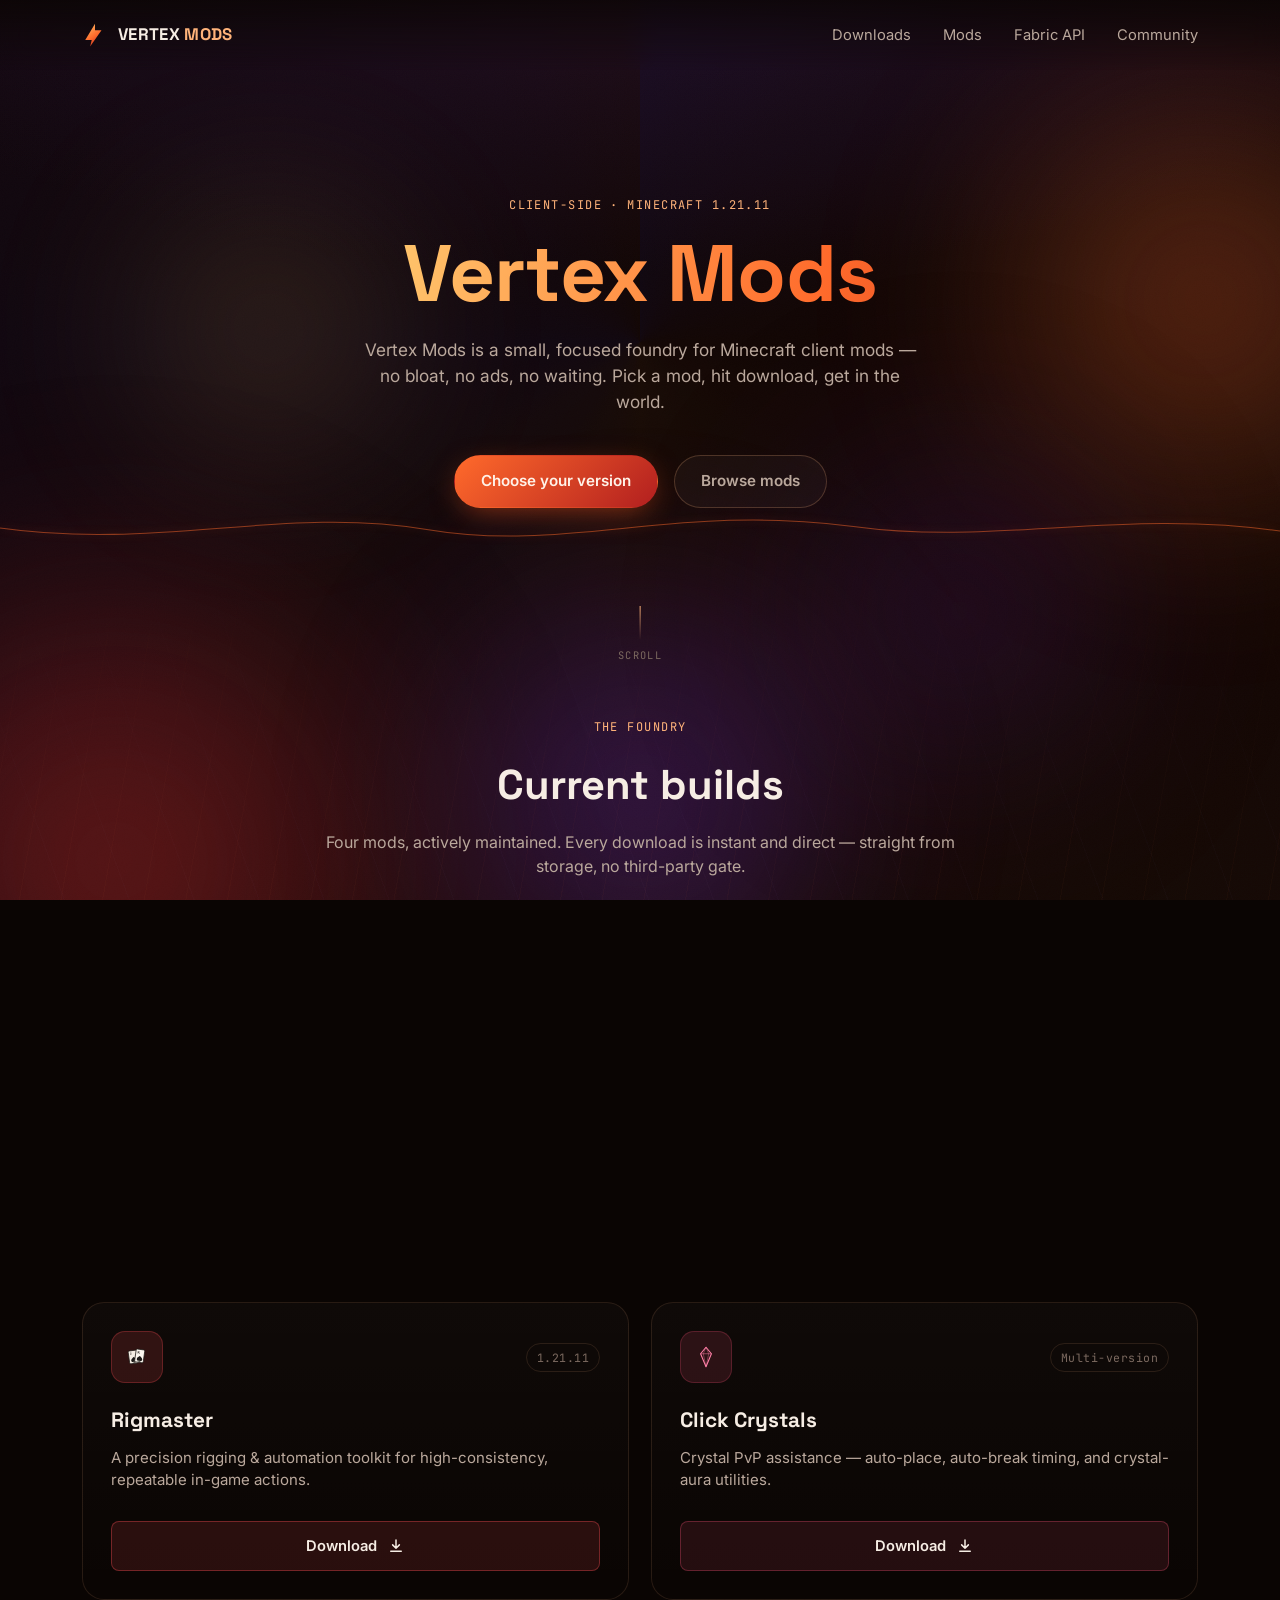
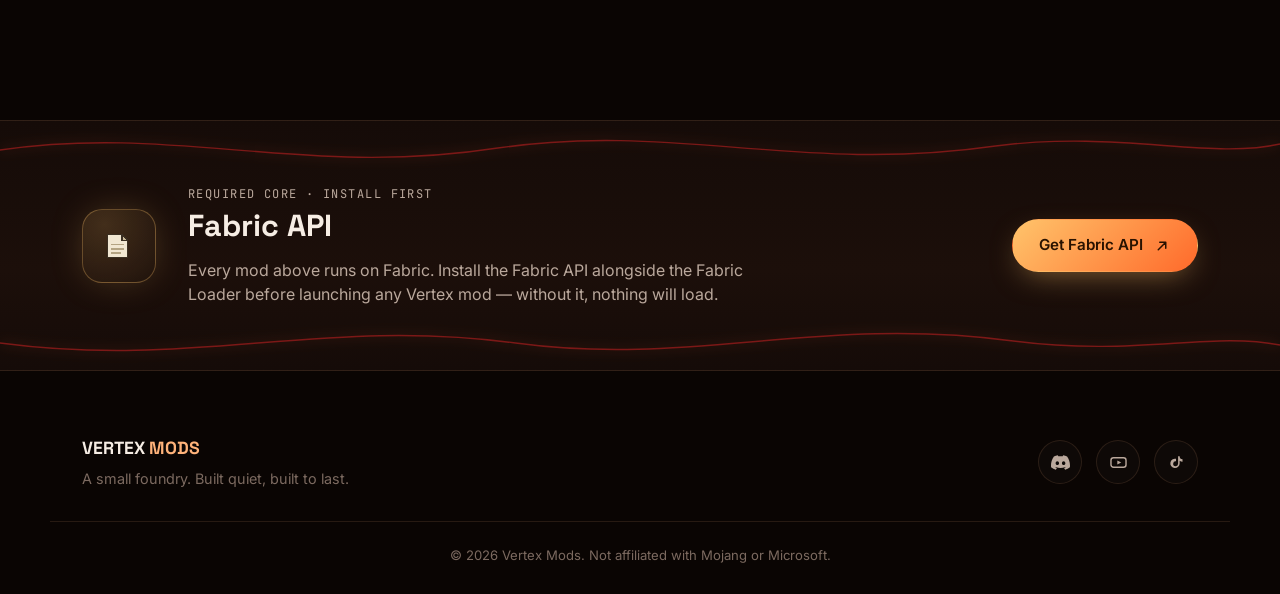
==== index.html @ 4bcd55e2 "Add files via upload" ====
<!DOCTYPE html>
<html lang="en">
<head>
<meta charset="UTF-8">
<meta name="viewport" content="width=device-width, initial-scale=1.0">
<title>Vertex Mods — Minecraft Client Mods</title>
<meta name="description" content="Vertex Mods — premium Minecraft mod downloads. Meteor Client, Glazed Spoofer, Rigmaster, Click Crystals.">

<link rel="preconnect" href="https://fonts.googleapis.com">
<link rel="preconnect" href="https://fonts.gstatic.com" crossorigin>
<link href="https://fonts.googleapis.com/css2?family=Space+Grotesk:wght@400;500;600;700&family=Inter:wght@400;500;600;700&family=JetBrains+Mono:wght@500&display=swap" rel="stylesheet">

<link rel="stylesheet" href="styles.css">

<!-- Critical loading-screen CSS, inlined so it renders correctly the instant the page paints,
     even before styles.css has finished loading (this element is meant to disappear
     as everything else finishes, so it can't depend on the rest of the CSS arriving first). -->
<style>
  .load-screen{position:fixed;inset:0;z-index:999;display:flex;align-items:center;justify-content:center;background:radial-gradient(ellipse 120% 80% at 50% 40%,#1a0d1f 0%,#0a0503 60%);animation:load-screen-out 1.1s cubic-bezier(.22,.61,.36,1) forwards;}
  @keyframes load-screen-out{0%,55%{opacity:1;visibility:visible;}100%{opacity:0;visibility:hidden;pointer-events:none;}}
  .load-inner{display:flex;flex-direction:column;align-items:center;gap:20px;}
  .load-mark{width:44px;height:44px;display:block;animation:load-pulse .9s ease-in-out infinite;filter:drop-shadow(0 0 18px rgba(255,140,70,.55));}
  @keyframes load-pulse{0%,100%{transform:scale(1);opacity:.82;}50%{transform:scale(1.14);opacity:1;}}
  .load-text{margin:0;font-family:'Space Grotesk',system-ui,sans-serif;font-weight:700;font-size:.95rem;letter-spacing:.04em;color:#f6ede4;}
  .load-text em{font-style:normal;color:#ffb37a;}
  .load-bar{width:120px;height:4px;border-radius:999px;background:rgba(255,180,130,.14);overflow:hidden;}
  .load-bar span{display:block;height:100%;width:36%;border-radius:999px;background:linear-gradient(90deg,#ffc46b,#ff6a2b);animation:load-sweep .7s ease-in-out infinite;}
  @keyframes load-sweep{0%{transform:translateX(-120%);}100%{transform:translateX(300%);}}
  @media (prefers-reduced-motion: reduce){
    .load-screen{animation-duration:.01ms;animation-delay:0s;}
    .load-mark,.load-bar span{animation:none;}
  }
</style>
</head>
<body>

<!-- Loading screen -->
<div id="loadScreen" class="load-screen" aria-hidden="true">
  <div class="load-inner">
    <svg class="load-mark" width="44" height="44" viewBox="0 0 32 32" fill="none" xmlns="http://www.w3.org/2000/svg">
      <path d="M16 2L4 22h8l-2 8 14-20h-8l0-8z" fill="url(#loadGrad)"/>
      <defs>
        <linearGradient id="loadGrad" x1="4" y1="2" x2="24" y2="30" gradientUnits="userSpaceOnUse">
          <stop stop-color="#FFC46B"/>
          <stop offset="0.55" stop-color="#FF6A2B"/>
          <stop offset="1" stop-color="#B21F1F"/>
        </linearGradient>
      </defs>
    </svg>
    <p class="load-text">VERTEX <em>MODS</em></p>
    <div class="load-bar"><span></span></div>
  </div>
</div>

<!-- Ambient background -->
<div class="lava-bg" aria-hidden="true">
  <canvas id="emberCanvas"></canvas>
  <div class="glow glow-a" data-depth="0.02"></div>
  <div class="glow glow-b" data-depth="0.035"></div>
  <div class="glow glow-c" data-depth="0.015"></div>
  <div class="glow glow-d" data-depth="0.03"></div>
  <div class="glow glow-e" data-depth="0.045"></div>
  <div class="floor-cracks"></div>
  <div class="grain"></div>
</div>
<canvas id="sparkCanvas" aria-hidden="true"></canvas>

<!-- Nav -->
<header class="site-header">
  <div class="wrap header-inner">
    <a href="#top" class="brand">
      <svg class="brand-mark" viewBox="0 0 32 32" fill="none" xmlns="http://www.w3.org/2000/svg">
        <path d="M16 2L4 22h8l-2 8 14-20h-8l0-8z" fill="url(#brandGrad)"/>
        <defs>
          <linearGradient id="brandGrad" x1="4" y1="2" x2="24" y2="30" gradientUnits="userSpaceOnUse">
            <stop stop-color="#FFC46B"/>
            <stop offset="0.55" stop-color="#FF6A2B"/>
            <stop offset="1" stop-color="#B21F1F"/>
          </linearGradient>
        </defs>
      </svg>
      <span>VERTEX <em>MODS</em></span>
    </a>
    <nav class="main-nav">
      <a href="downloads.html">Downloads</a>
      <a href="#mods">Mods</a>
      <a href="#fabric">Fabric API</a>
      <a href="#community">Community</a>
    </nav>
  </div>
</header>

<main id="top">

  <!-- HERO -->
  <section class="hero">
    <div class="wrap hero-inner">
      <p class="eyebrow">Client-side · Minecraft 1.21.11</p>
      <h1 class="hero-title">
        <span class="molten-text">Vertex Mods</span>
      </h1>
      <p class="hero-sub">Vertex Mods is a small, focused foundry for Minecraft client mods —
        no bloat, no ads, no waiting. Pick a mod, hit download, get in the world.</p>
      <div class="hero-actions">
        <a href="downloads.html" class="btn btn-primary">
          <span>Choose your version</span>
        </a>
        <a href="#mods" class="btn btn-ghost">Browse mods</a>
      </div>
    </div>
    <div class="scroll-cue" aria-hidden="true">
      <span></span>
      <p>scroll</p>
    </div>
    <svg class="seam seam-hero" viewBox="0 0 1440 80" preserveAspectRatio="none" aria-hidden="true">
      <path class="seam-path" d="M0,40 C 180,70 320,10 480,42 C 640,74 760,6 960,38 C 1120,64 1260,14 1440,44" />
    </svg>
  </section>

  <!-- MODS -->
  <section id="mods" class="mods-section">
    <div class="wrap">
      <div class="section-head">
        <p class="eyebrow">The foundry</p>
        <h2>Current builds</h2>
        <p class="section-sub">Four mods, actively maintained. Every download is instant and direct — straight from storage, no third-party gate.</p>
      </div>

      <div class="mod-grid">

        <!-- Meteor Client -->
        <article class="mod-card" style="--accent:#8B5CF6; --accent-soft:#C4B5FD;">
          <div class="mod-card-top">
            <div class="mod-icon">
              <svg viewBox="0 0 48 48" fill="none" xmlns="http://www.w3.org/2000/svg">
                <polygon points="4,4 18.98,30.3 30.3,18.98" fill="#A78BFA" opacity="0.22"/>
                <polygon points="9,9 20.4,28.88 28.88,20.4" fill="url(#meteorTail)"/>
                <circle cx="31" cy="31" r="9" fill="url(#meteorHead)"/>
                <circle cx="28" cy="28" r="1.6" fill="#3B1264" opacity="0.55"/>
                <circle cx="34" cy="33" r="1.3" fill="#3B1264" opacity="0.5"/>
                <circle cx="33" cy="27" r="1" fill="#3B1264" opacity="0.4"/>
                <circle cx="29" cy="34" r="1" fill="#3B1264" opacity="0.4"/>
                <defs>
                  <linearGradient id="meteorTail" x1="9" y1="9" x2="28.88" y2="20.4" gradientUnits="userSpaceOnUse">
                    <stop stop-color="#DDD6FE"/>
                    <stop offset="1" stop-color="#7C3AED"/>
                  </linearGradient>
                  <linearGradient id="meteorHead" x1="24" y1="22" x2="38" y2="40" gradientUnits="userSpaceOnUse">
                    <stop stop-color="#DDD6FE"/>
                    <stop offset="0.5" stop-color="#A78BFA"/>
                    <stop offset="1" stop-color="#7C3AED"/>
                  </linearGradient>
                </defs>
              </svg>
            </div>
            <span class="mod-tag">1.21.11</span>
          </div>
          <h3>Meteor Client</h3>
          <p>A fast, extensible utility client — modules, HUD, and combat tools built for smooth, reliable performance.</p>
          <p class="mod-warning"><span class="warn-icon" aria-hidden="true">⚠</span> Glazed Spoofer Required</p>
          <a class="download-btn"
             href="https://drive.google.com/uc?export=download&id=1RMzQUQhiDYRKS0xuBY42j_QFdehZg5KE"
             data-mod="Meteor Client">
            <span class="dl-label">Download</span>
            <span class="dl-icon">
              <svg viewBox="0 0 24 24" fill="none"><path d="M12 4v11m0 0l-4.5-4.5M12 15l4.5-4.5M5 19h14" stroke="currentColor" stroke-width="2" stroke-linecap="round" stroke-linejoin="round"/></svg>
            </span>
            <span class="dl-check">
              <svg viewBox="0 0 24 24" fill="none"><path d="M4 12.5l5 5L20 6" stroke="currentColor" stroke-width="2.4" stroke-linecap="round" stroke-linejoin="round"/></svg>
            </span>
          </a>
        </article>

        <!-- Glazed Spoofer -->
        <article class="mod-card" style="--accent:#3B82F6; --accent-soft:#93C5FD;">
          <div class="mod-card-top">
            <div class="mod-icon">
              <svg viewBox="0 0 48 48" fill="none" xmlns="http://www.w3.org/2000/svg">
                <path fill-rule="evenodd" clip-rule="evenodd"
                  d="M24 8a16 16 0 1 1 0 32 16 16 0 0 1 0-32zm0 9.5a6.5 6.5 0 1 0 0 13 6.5 6.5 0 0 0 0-13z"
                  fill="url(#donutGlazeFull)"/>
                <path d="M11 17c2-6 7-9.6 12-9.6" stroke="#BFE0FF" stroke-width="2.4" stroke-linecap="round" opacity="0.5" fill="none"/>
                <circle cx="17" cy="15.5" r="1.1" fill="#fff" opacity="0.9"/>
                <circle cx="22" cy="12.6" r="1.1" fill="#fff" opacity="0.9"/>
                <circle cx="28" cy="12.2" r="1.1" fill="#fff" opacity="0.9"/>
                <circle cx="32.5" cy="15" r="1.1" fill="#fff" opacity="0.9"/>
                <circle cx="35.5" cy="20" r="1.1" fill="#fff" opacity="0.85"/>
                <circle cx="13.5" cy="21" r="1.1" fill="#fff" opacity="0.85"/>
                <circle cx="34" cy="30" r="1.1" fill="#fff" opacity="0.8"/>
                <circle cx="14" cy="30" r="1.1" fill="#fff" opacity="0.8"/>
                <circle cx="24" cy="35" r="1.1" fill="#fff" opacity="0.8"/>
                <defs>
                  <linearGradient id="donutGlazeFull" x1="8" y1="8" x2="40" y2="40" gradientUnits="userSpaceOnUse">
                    <stop stop-color="#7DD3FC"/>
                    <stop offset="0.5" stop-color="#3B82F6"/>
                    <stop offset="1" stop-color="#1D4ED8"/>
                  </linearGradient>
                </defs>
              </svg>
            </div>
            <span class="mod-tag">1.21.11</span>
          </div>
          <h3>Glazed Spoofer</h3>
          <p>Identity &amp; account spoofing utilities, sweetened with a clean interface. Quietly effective.</p>
          <p class="mod-warning"><span class="warn-icon" aria-hidden="true">⚠</span> Meteor Client Required</p>
          <a class="download-btn"
             href="https://drive.google.com/uc?export=download&id=1bz_4yasl8psfVGVjFgmHKtCRx3Q2ekTz"
             data-mod="Glazed Spoofer">
            <span class="dl-label">Download</span>
            <span class="dl-icon">
              <svg viewBox="0 0 24 24" fill="none"><path d="M12 4v11m0 0l-4.5-4.5M12 15l4.5-4.5M5 19h14" stroke="currentColor" stroke-width="2" stroke-linecap="round" stroke-linejoin="round"/></svg>
            </span>
            <span class="dl-check">
              <svg viewBox="0 0 24 24" fill="none"><path d="M4 12.5l5 5L20 6" stroke="currentColor" stroke-width="2.4" stroke-linecap="round" stroke-linejoin="round"/></svg>
            </span>
          </a>
        </article>

        <!-- Rigmaster -->
        <article class="mod-card" style="--accent:#E5484D; --accent-soft:#FF9B9E;">
          <div class="mod-card-top">
            <div class="mod-icon">
              <svg viewBox="0 0 48 48" fill="none" xmlns="http://www.w3.org/2000/svg">
                <g transform="rotate(-8 17 24)">
                  <rect x="9" y="12" width="16" height="24" rx="2.2" fill="#F4EEE4" stroke="#211d19" stroke-width="1.4"/>
                  <text x="11.6" y="19.6" font-family="Georgia, 'Times New Roman', serif" font-size="6.6" font-weight="700" fill="#1c1a18">J</text>
                  <path d="M17 24.3c-2.5 2.1-4.6 3.7-4.6 6a2.8 2.8 0 0 0 4.6 2.2v1.7h-2.1v.9h5.2v-.9h-2.1v-1.7a2.8 2.8 0 0 0 4.6-2.2c0-2.3-2.1-3.9-4.6-6z" fill="#1c1a18"/>
                </g>
                <g transform="rotate(8 29 22)">
                  <rect x="21" y="10" width="16" height="24" rx="2.2" fill="#FBF7EF" stroke="#211d19" stroke-width="1.4"/>
                  <text x="23.6" y="17.6" font-family="Georgia, 'Times New Roman', serif" font-size="6.6" font-weight="700" fill="#1c1a18">K</text>
                  <path d="M29 22.3c-2.5 2.1-4.6 3.7-4.6 6a2.8 2.8 0 0 0 4.6 2.2v1.7h-2.1v.9h5.2v-.9h-2.1v-1.7a2.8 2.8 0 0 0 4.6-2.2c0-2.3-2.1-3.9-4.6-6z" fill="#1c1a18"/>
                </g>
              </svg>
            </div>
            <span class="mod-tag">1.21.11</span>
          </div>
          <h3>Rigmaster</h3>
          <p>A precision rigging &amp; automation toolkit for high-consistency, repeatable in-game actions.</p>
          <a class="download-btn"
             href="https://drive.google.com/uc?export=download&id=1aXXJTbc_eR4K4F94ENiA501p1JN37n2L"
             data-mod="Rigmaster">
            <span class="dl-label">Download</span>
            <span class="dl-icon">
              <svg viewBox="0 0 24 24" fill="none"><path d="M12 4v11m0 0l-4.5-4.5M12 15l4.5-4.5M5 19h14" stroke="currentColor" stroke-width="2" stroke-linecap="round" stroke-linejoin="round"/></svg>
            </span>
            <span class="dl-check">
              <svg viewBox="0 0 24 24" fill="none"><path d="M4 12.5l5 5L20 6" stroke="currentColor" stroke-width="2.4" stroke-linecap="round" stroke-linejoin="round"/></svg>
            </span>
          </a>
        </article>

        <!-- Click Crystals -->
        <article class="mod-card" style="--accent:#C4415C; --accent-soft:#FF7FA6;">
          <div class="mod-card-top">
            <div class="mod-icon">
              <svg viewBox="0 0 48 48" fill="none" xmlns="http://www.w3.org/2000/svg">
                <path d="M24 6 L34 18 L24 42 L14 18 Z" stroke="currentColor" stroke-width="2" stroke-linejoin="round"/>
                <path d="M14 18 L34 18" stroke="currentColor" stroke-width="1.6" opacity="0.6"/>
                <path d="M24 6 L19 18 L24 42" stroke="currentColor" stroke-width="1.4" opacity="0.5"/>
                <path d="M24 6 L29 18 L24 42" stroke="currentColor" stroke-width="1.4" opacity="0.5"/>
              </svg>
            </div>
            <span class="mod-tag">Multi-version</span>
          </div>
          <h3>Click Crystals</h3>
          <p>Crystal PvP assistance — auto-place, auto-break timing, and crystal-aura utilities.</p>
          <a class="download-btn"
             href="https://drive.google.com/uc?export=download&id=11zYAjfl8hOhkn_fDtG-35Zm0q1Gp3rp0"
             data-mod="Click Crystals">
            <span class="dl-label">Download</span>
            <span class="dl-icon">
              <svg viewBox="0 0 24 24" fill="none"><path d="M12 4v11m0 0l-4.5-4.5M12 15l4.5-4.5M5 19h14" stroke="currentColor" stroke-width="2" stroke-linecap="round" stroke-linejoin="round"/></svg>
            </span>
            <span class="dl-check">
              <svg viewBox="0 0 24 24" fill="none"><path d="M4 12.5l5 5L20 6" stroke="currentColor" stroke-width="2.4" stroke-linecap="round" stroke-linejoin="round"/></svg>
            </span>
          </a>
        </article>

      </div>
    </div>
  </section>

  <!-- FABRIC API — required core, visually separated -->
  <section id="fabric" class="fabric-section">
    <svg class="seam seam-top" viewBox="0 0 1440 60" preserveAspectRatio="none" aria-hidden="true">
      <path class="seam-path seam-path-alt" d="M0,30 C 200,4 340,58 560,28 C 760,2 900,54 1120,26 C 1260,10 1360,40 1440,24" />
    </svg>
    <div class="wrap fabric-inner">
      <div class="fabric-icon">
        <svg viewBox="0 0 48 48" fill="none" xmlns="http://www.w3.org/2000/svg" shape-rendering="crispEdges">
          <path d="M8 8h20v8h8v24H8V8z" fill="#F1E7D2"/>
          <path d="M8 8h20v8h8v24H8V8z" stroke="#3A2F22" stroke-width="2" stroke-linejoin="round"/>
          <path d="M28 8l8 8h-8V8z" fill="#C9B896" stroke="#3A2F22" stroke-width="2" stroke-linejoin="round"/>
          <path d="M14 22h16M14 28h16M14 34h11" stroke="#B4A483" stroke-width="2.4" stroke-linecap="square"/>
        </svg>
      </div>
      <div class="fabric-copy">
        <p class="eyebrow eyebrow-alt">Required core · install first</p>
        <h2>Fabric API</h2>
        <p>Every mod above runs on Fabric. Install the Fabric API alongside the Fabric Loader before launching
          any Vertex mod — without it, nothing will load.</p>
      </div>
      <a class="btn btn-fabric" href="https://modrinth.com/mod/fabric-api" target="_blank" rel="noopener">
        <span>Get Fabric API</span>
        <svg viewBox="0 0 24 24" fill="none"><path d="M7 17L17 7M17 7H9M17 7v8" stroke="currentColor" stroke-width="2" stroke-linecap="round" stroke-linejoin="round"/></svg>
      </a>
    </div>
    <svg class="seam seam-bottom" viewBox="0 0 1440 60" preserveAspectRatio="none" aria-hidden="true">
      <path class="seam-path seam-path-alt" d="M0,32 C 220,58 360,6 580,32 C 780,56 920,4 1140,30 C 1280,46 1360,20 1440,34" />
    </svg>
  </section>

</main>

<!-- FOOTER -->
<footer id="community" class="site-footer">
  <div class="wrap footer-inner">
    <div class="footer-brand">
      <span class="brand-text">VERTEX <em>MODS</em></span>
      <p>A small foundry. Built quiet, built to last.</p>
    </div>

    <div class="footer-links">
      <a href="https://discord.gg/5D3f3wBtBu" target="_blank" rel="noopener" aria-label="Discord" class="social-link">
        <svg viewBox="0 0 127.14 96.36" fill="none" xmlns="http://www.w3.org/2000/svg">
          <path d="M107.7,8.07A105.15,105.15,0,0,0,81.47,0a72.06,72.06,0,0,0-3.36,6.83A97.68,97.68,0,0,0,49,6.83,72.37,72.37,0,0,0,45.64,0,105.89,105.89,0,0,0,19.39,8.09C2.79,32.65-1.71,56.6.54,80.21h0A105.73,105.73,0,0,0,32.71,96.36,77.7,77.7,0,0,0,39.6,85.25a68.42,68.42,0,0,1-10.85-5.18c.91-.66,1.8-1.34,2.66-2a75.57,75.57,0,0,0,64.32,0c.87.71,1.76,1.39,2.66,2a68.68,68.68,0,0,1-10.87,5.19,77,77,0,0,0,6.89,11.1A105.25,105.25,0,0,0,126.6,80.22h0C129.24,52.84,122.09,29.11,107.7,8.07ZM42.45,65.69C36.18,65.69,31,60,31,53s5-12.74,11.43-12.74S54,46,53.89,53,48.84,65.69,42.45,65.69Zm42.24,0C78.41,65.69,73.25,60,73.25,53s5-12.74,11.44-12.74S96.23,46,96.12,53,91.08,65.69,84.69,65.69Z" fill="currentColor"/>
        </svg>
      </a>
      <a href="https://www.youtube.com/@vertexmodsofficial" target="_blank" rel="noopener" aria-label="YouTube" class="social-link">
        <svg viewBox="0 0 24 24" fill="none"><rect x="2.5" y="6" width="19" height="12" rx="3.2" stroke="currentColor" stroke-width="1.8"/><path d="M10.5 9.5l5 2.5-5 2.5z" fill="currentColor"/></svg>
      </a>
      <a href="https://www.tiktok.com/@vertexmodsoffical" target="_blank" rel="noopener" aria-label="TikTok" class="social-link">
        <svg viewBox="0 0 24 24" fill="none"><path d="M14 4v9.6a3.1 3.1 0 1 1-2.6-3.06V7.4A5.9 5.9 0 1 0 16 13.2V9.9a6.4 6.4 0 0 0 3.6 1.1V7.9A3.9 3.9 0 0 1 16 4h-2z" fill="currentColor"/></svg>
      </a>
    </div>
  </div>
  <div class="wrap footer-bottom">
    <p>© <span id="year"></span> Vertex Mods. Not affiliated with Mojang or Microsoft.</p>
  </div>
</footer>

<div class="toast" id="toast" role="status" aria-live="polite"></div>

<script src="script.js"></script>
</body>
</html>
---- styles.css ----
/* ============================================================
   VERTEX MODS — design tokens
   ============================================================ */
:root{
  --bg:            #0a0503;
  --bg-elev:       #150b08;
  --bg-elev-2:     #1c0f0a;
  --ink:           #f6ede4;
  --ink-dim:       #baa89c;
  --ink-faint:     #7c6a60;

  --ember:         #ff6a2b;
  --ember-soft:    #ffb37a;
  --crimson:       #b21f1f;
  --crimson-deep:  #6e1414;
  --gold:          #ffc46b;
  --violet:        #6d28d9;
  --violet-soft:   #a78bfa;
  --violet-deep:   #3b1264;

  --line:          rgba(255,180,130,0.12);
  --line-strong:   rgba(255,180,130,0.22);

  --radius-l:      22px;
  --radius-m:      14px;
  --radius-s:      8px;

  --ease:          cubic-bezier(.22,.61,.36,1);

  --font-display:  'Space Grotesk', system-ui, sans-serif;
  --font-body:     'Inter', system-ui, sans-serif;
  --font-mono:     'JetBrains Mono', monospace;
}

*,*::before,*::after{ box-sizing:border-box; }
html{ scroll-behavior:smooth; }
body{
  margin:0;
  background:var(--bg);
  color:var(--ink);
  font-family:var(--font-body);
  line-height:1.5;
  -webkit-font-smoothing:antialiased;
  overflow-x:hidden;
}
img,svg{ display:block; max-width:100%; }
a{ color:inherit; text-decoration:none; }
.wrap{
  max-width:1180px;
  margin:0 auto;
  padding:0 32px;
}
::selection{ background:var(--ember); color:#1a0a04; }

:focus-visible{
  outline:2px solid var(--ember-soft);
  outline-offset:3px;
  border-radius:4px;
}

@media (prefers-reduced-motion: reduce){
  *,*::before,*::after{
    animation-duration:0.01ms !important;
    animation-iteration-count:1 !important;
    transition-duration:0.01ms !important;
    scroll-behavior:auto !important;
  }
}

/* ============================================================
   Loading screen
   ============================================================ */
.load-screen{
  position:fixed; inset:0; z-index:999;
  display:flex; align-items:center; justify-content:center;
  background:
    radial-gradient(ellipse 120% 80% at 50% 40%, #1a0d1f 0%, var(--bg) 60%);
  animation:load-screen-out 1.1s var(--ease) forwards;
}
@keyframes load-screen-out{
  0%,55%{ opacity:1; visibility:visible; }
  100%{ opacity:0; visibility:hidden; pointer-events:none; }
}
.load-inner{
  display:flex; flex-direction:column; align-items:center; gap:20px;
}
.load-mark{
  width:44px; height:44px;
  animation:load-pulse 0.9s ease-in-out infinite;
  filter:drop-shadow(0 0 18px rgba(255,140,70,0.55));
}
@keyframes load-pulse{
  0%,100%{ transform:scale(1); opacity:0.82; }
  50%{ transform:scale(1.14); opacity:1; }
}
.load-text{
  margin:0;
  font-family:var(--font-display);
  font-weight:700;
  font-size:0.95rem;
  letter-spacing:0.04em;
  color:var(--ink);
}
.load-text em{ font-style:normal; color:var(--ember-soft); }
.load-bar{
  width:120px; height:4px;
  border-radius:999px;
  background:rgba(255,180,130,0.14);
  overflow:hidden;
}
.load-bar span{
  display:block; height:100%; width:36%;
  border-radius:999px;
  background:linear-gradient(90deg, var(--gold), var(--ember));
  animation:load-sweep 0.7s ease-in-out infinite;
}
@keyframes load-sweep{
  0%{ transform:translateX(-120%); }
  100%{ transform:translateX(300%); }
}
@media (prefers-reduced-motion: reduce){
  .load-screen{ animation-duration:.01ms; animation-delay:0s; }
  .load-mark, .load-bar span{ animation:none; }
}

/* ============================================================
   Ambient lava background
   ============================================================ */
.lava-bg{
  position:fixed;
  inset:0;
  z-index:-1;
  overflow:hidden;
  background:
    radial-gradient(ellipse 130% 70% at 50% -6%, #1a0d1f 0%, var(--bg) 52%);
}
/* slow hue/brightness breathing across the whole scene */
.lava-bg::after{
  content:'';
  position:absolute; inset:-10%;
  background:conic-gradient(from 0deg at 50% 40%,
    rgba(109,40,217,0.10),
    rgba(178,31,31,0.08) 25%,
    rgba(255,106,43,0.10) 50%,
    rgba(109,40,217,0.10) 75%,
    rgba(178,31,31,0.08) 100%);
  animation:atmosphere-spin 90s linear infinite;
  mix-blend-mode:screen;
  opacity:0.6;
}
@keyframes atmosphere-spin{
  0%{ transform:rotate(0deg); }
  100%{ transform:rotate(360deg); }
}

#emberCanvas{
  position:absolute; inset:0;
  width:100%; height:100%;
  opacity:0.6;
  mix-blend-mode:screen;
}

#sparkCanvas{
  position:fixed; inset:0;
  width:100%; height:100%;
  z-index:40;
  pointer-events:none;
  mix-blend-mode:screen;
}

.glow{
  position:absolute;
  border-radius:50%;
  filter:blur(90px);
  opacity:0.55;
  will-change:transform;
}
.glow-a{
  width:58vw; height:58vw;
  left:-20vw; bottom:-26vw;
  background:radial-gradient(circle, var(--crimson) 0%, transparent 70%);
  animation:drift-a 24s ease-in-out infinite;
}
.glow-b{
  width:44vw; height:44vw;
  right:-16vw; top:2vh;
  background:radial-gradient(circle, var(--ember) 0%, transparent 70%);
  opacity:0.38;
  animation:drift-b 28s ease-in-out infinite;
}
.glow-c{
  width:40vw; height:40vw;
  left:30vw; bottom:-12vw;
  background:radial-gradient(circle, var(--violet) 0%, transparent 72%);
  opacity:0.4;
  animation:drift-c 32s ease-in-out infinite;
}
.glow-d{
  width:34vw; height:34vw;
  right:8vw; bottom:8vh;
  background:radial-gradient(circle, var(--violet-deep) 0%, transparent 74%);
  opacity:0.42;
  animation:drift-d 36s ease-in-out infinite;
}
.glow-e{
  width:26vw; height:26vw;
  left:8vw; top:18vh;
  background:radial-gradient(circle, var(--gold) 0%, transparent 75%);
  opacity:0.22;
  animation:drift-e 20s ease-in-out infinite;
}
@keyframes drift-a{
  0%,100%{ transform:translate(0,0) scale(1); }
  50%{ transform:translate(5vw,-4vw) scale(1.1); }
}
@keyframes drift-b{
  0%,100%{ transform:translate(0,0) scale(1); }
  50%{ transform:translate(-4vw,5vw) scale(1.06); }
}
@keyframes drift-c{
  0%,100%{ transform:translate(0,0) scale(1); }
  50%{ transform:translate(3vw,4vw) rotate(8deg) scale(0.94); }
}
@keyframes drift-d{
  0%,100%{ transform:translate(0,0) scale(1); }
  50%{ transform:translate(-3vw,-4vw) rotate(-6deg) scale(1.08); }
}
@keyframes drift-e{
  0%,100%{ transform:translate(0,0) scale(1); opacity:0.16; }
  50%{ transform:translate(2vw,3vw) scale(1.2); opacity:0.28; }
}

.floor-cracks{
  position:absolute;
  inset:auto 0 0 0;
  height:40vh;
  opacity:0.55;
  background:
    repeating-linear-gradient(100deg, transparent 0 40px, rgba(255,120,60,0.05) 40px 41px),
    repeating-linear-gradient(70deg, transparent 0 60px, rgba(167,139,250,0.04) 60px 61px);
  mask-image:linear-gradient(to top, black, transparent);
  animation:cracks-breathe 10s ease-in-out infinite;
}
@keyframes cracks-breathe{
  0%,100%{ opacity:0.45; }
  50%{ opacity:0.65; }
}
.grain{
  position:absolute; inset:0;
  background-image:url("data:image/svg+xml,%3Csvg xmlns='http://www.w3.org/2000/svg' width='120' height='120'%3E%3Cfilter id='n'%3E%3CfeTurbulence type='fractalNoise' baseFrequency='0.9' numOctaves='2' stitchTiles='stitch'/%3E%3C/filter%3E%3Crect width='100%25' height='100%25' filter='url(%23n)' opacity='0.05'/%3E%3C/svg%3E");
  opacity:0.35;
  pointer-events:none;
}

/* ============================================================
   Header
   ============================================================ */
.site-header{
  position:sticky; top:0; z-index:50;
  backdrop-filter:blur(14px);
  background:linear-gradient(to bottom, rgba(10,5,3,0.75), rgba(10,5,3,0));
}
.header-inner{
  display:flex; align-items:center; justify-content:space-between;
  padding-top:22px; padding-bottom:22px;
}
.brand{
  display:flex; align-items:center; gap:10px;
  font-family:var(--font-display);
  font-weight:700;
  font-size:1.05rem;
  letter-spacing:0.02em;
}
.brand-mark{ width:26px; height:26px; }
.brand em{ font-style:normal; color:var(--ember-soft); }
.main-nav{ display:flex; gap:32px; }
.main-nav a{
  font-size:0.92rem;
  color:var(--ink-dim);
  transition:color .2s var(--ease);
  position:relative;
}
.main-nav a:hover{ color:var(--ink); }
.main-nav a::after{
  content:'';
  position:absolute; left:0; right:0; bottom:-6px;
  height:1px; background:var(--ember);
  transform:scaleX(0); transform-origin:left;
  transition:transform .25s var(--ease);
}
.main-nav a:hover::after{ transform:scaleX(1); }

/* ============================================================
   Hero
   ============================================================ */
.hero{
  position:relative;
  padding:min(14vh,140px) 0 120px;
  display:flex; flex-direction:column; align-items:center;
  text-align:center;
}
.hero-inner{ max-width:760px; }
.eyebrow{
  font-family:var(--font-mono);
  font-size:0.75rem;
  letter-spacing:0.12em;
  text-transform:uppercase;
  color:var(--ember-soft);
  margin:0 0 18px;
}
.hero-title{
  font-family:var(--font-display);
  font-weight:700;
  font-size:clamp(2.6rem, 6.5vw, 5rem);
  line-height:1.04;
  letter-spacing:-0.01em;
  margin:0 0 22px;
}
.molten-text{
  background:linear-gradient(100deg, var(--gold), var(--ember) 45%, var(--crimson) 90%);
  -webkit-background-clip:text;
  background-clip:text;
  color:transparent;
  background-size:200% 100%;
  animation:molten-shift 6s ease-in-out infinite;
}
@keyframes molten-shift{
  0%,100%{ background-position:0% 50%; }
  50%{ background-position:100% 50%; }
}
.hero-sub{
  font-size:1.08rem;
  color:var(--ink-dim);
  max-width:52ch;
  margin:0 auto 40px;
}
.hero-actions{
  display:flex; gap:16px; justify-content:center; flex-wrap:wrap;
}

.btn{
  position:relative;
  display:inline-flex; align-items:center; gap:10px;
  padding:14px 26px;
  border-radius:999px;
  font-family:var(--font-body);
  font-weight:600;
  font-size:0.95rem;
  cursor:pointer;
  border:1px solid transparent;
  overflow:hidden;
  transition:transform .25s var(--ease), box-shadow .25s var(--ease), background .25s var(--ease), border-color .25s var(--ease);
}
.btn::after{
  content:'';
  position:absolute; top:0; bottom:0; left:-60%;
  width:40%;
  background:linear-gradient(115deg, transparent, rgba(255,255,255,0.35), transparent);
  transform:skewX(-20deg);
  transition:left .6s var(--ease);
  pointer-events:none;
}
.btn:hover::after{ left:130%; }
.btn:active{ transform:scale(0.97) translateY(0) !important; }
.btn-primary{
  background:linear-gradient(135deg, var(--ember), var(--crimson));
  color:#fff2e8;
  box-shadow:0 8px 30px -8px rgba(255,90,30,0.55);
}
.btn-primary:hover{
  transform:translateY(-2px);
  box-shadow:0 12px 36px -8px rgba(255,90,30,0.75);
}
.btn-ghost{
  background:rgba(255,255,255,0.03);
  border-color:var(--line-strong);
  color:var(--ink-dim);
}
.btn-ghost:hover{
  color:var(--ink);
  border-color:var(--ember-soft);
  background:rgba(255,120,60,0.08);
}

.scroll-cue{
  position:absolute; left:50%; bottom:14px;
  transform:translateX(-50%);
  display:flex; flex-direction:column; align-items:center; gap:8px;
  color:var(--ink-faint);
}
.scroll-cue span{
  width:1px; height:34px;
  background:linear-gradient(to bottom, var(--ember-soft), transparent);
  animation:scroll-pulse 2s ease-in-out infinite;
}
.scroll-cue p{
  margin:0; font-family:var(--font-mono); font-size:0.65rem;
  letter-spacing:0.14em; text-transform:uppercase;
}
@keyframes scroll-pulse{
  0%,100%{ opacity:0.3; transform:scaleY(0.7); }
  50%{ opacity:1; transform:scaleY(1); }
}

.seam{ width:100%; height:60px; display:block; }
.seam-hero{ margin-top:-10px; }
.seam-path{
  fill:none;
  stroke:url(#seamGrad);
  stroke:var(--ember);
  stroke-width:1.4;
  opacity:0.5;
  filter:drop-shadow(0 0 6px rgba(255,110,50,0.55));
}

/* ============================================================
   Mods section
   ============================================================ */
.mods-section{ padding:40px 0 120px; }
.section-head{
  max-width:640px;
  margin:0 auto 56px;
  text-align:center;
}
.section-head h2{
  font-family:var(--font-display);
  font-size:clamp(1.9rem, 3.4vw, 2.6rem);
  margin:0 0 14px;
}
.section-sub{
  color:var(--ink-dim);
  margin:0;
}

.mod-grid{
  display:grid;
  grid-template-columns:repeat(2, 1fr);
  gap:22px;
}
@media (max-width:760px){
  .mod-grid{ grid-template-columns:1fr; }
}

.mod-card{
  position:relative;
  padding:28px;
  border-radius:var(--radius-l);
  background:linear-gradient(180deg, rgba(255,255,255,0.025), rgba(255,255,255,0.005));
  border:1px solid var(--line);
  transition:transform .35s var(--ease), border-color .35s var(--ease), box-shadow .35s var(--ease);
  overflow:hidden;
}
.mod-card::before{
  content:'';
  position:absolute; inset:0;
  background:radial-gradient(320px 200px at 20% 0%, color-mix(in srgb, var(--accent) 18%, transparent), transparent 70%);
  opacity:0;
  transition:opacity .4s var(--ease);
  pointer-events:none;
}
.mod-card:hover{
  transform:translateY(-6px) scale(1.012);
  border-color:color-mix(in srgb, var(--accent) 55%, var(--line-strong));
  box-shadow:0 24px 60px -20px rgba(0,0,0,0.65), 0 0 40px -18px color-mix(in srgb, var(--accent) 60%, transparent);
}
.mod-card:hover::before{ opacity:1; }
.mod-card:hover .mod-icon{
  transform:scale(1.08) rotate(-4deg);
  box-shadow:inset 0 0 0 1px color-mix(in srgb, var(--accent) 50%, transparent), 0 0 26px -6px color-mix(in srgb, var(--accent) 70%, transparent);
}
.mod-icon{
  transition:transform .35s var(--ease), box-shadow .35s var(--ease);
}

.mod-card-top{
  display:flex; align-items:center; justify-content:space-between;
  margin-bottom:22px;
}
.mod-icon{
  width:52px; height:52px;
  display:flex; align-items:center; justify-content:center;
  border-radius:var(--radius-m);
  background:color-mix(in srgb, var(--accent) 16%, transparent);
  color:var(--accent-soft);
  box-shadow:inset 0 0 0 1px color-mix(in srgb, var(--accent) 30%, transparent);
}
.mod-icon svg{ width:26px; height:26px; }
.mod-tag{
  font-family:var(--font-mono);
  font-size:0.72rem;
  letter-spacing:0.04em;
  color:var(--ink-faint);
  padding:5px 10px;
  border-radius:999px;
  border:1px solid var(--line);
}
.mod-card h3{
  font-family:var(--font-display);
  font-size:1.3rem;
  margin:0 0 10px;
}
.mod-card p{
  color:var(--ink-dim);
  font-size:0.94rem;
  margin:0 0 26px;
  min-height:3.2em;
}
.mod-warning{
  display:flex;
  align-items:center;
  gap:8px;
  min-height:0 !important;
  margin:-12px 0 20px !important;
  padding:8px 12px;
  border-radius:var(--radius-s);
  background:rgba(255,196,90,0.09);
  border:1px solid rgba(255,196,90,0.28);
  color:var(--gold);
  font-size:0.82rem;
  font-weight:600;
  letter-spacing:0.01em;
}
.warn-icon{
  display:inline-flex;
  font-size:0.95rem;
  animation:warn-pulse 1.8s ease-in-out infinite;
}
@keyframes warn-pulse{
  0%,100%{ opacity:0.7; transform:scale(1); }
  50%{ opacity:1; transform:scale(1.12); }
}

.download-btn{
  position:relative;
  display:flex; align-items:center; justify-content:center; gap:10px;
  width:100%;
  padding:13px 18px;
  border-radius:var(--radius-s);
  background:color-mix(in srgb, var(--accent) 14%, transparent);
  border:1px solid color-mix(in srgb, var(--accent) 40%, transparent);
  color:var(--ink);
  font-weight:600; font-size:0.92rem;
  overflow:hidden;
  transition:transform .2s var(--ease), background .2s var(--ease), box-shadow .3s var(--ease);
}
.download-btn:hover{
  background:color-mix(in srgb, var(--accent) 26%, transparent);
  box-shadow:0 10px 26px -12px color-mix(in srgb, var(--accent) 70%, transparent);
  transform:translateY(-2px);
}
.download-btn:hover .dl-icon{ transform:translateY(2px); }
.download-btn .dl-icon svg,
.download-btn .dl-check svg{ width:18px; height:18px; }
.download-btn .dl-icon{ display:flex; transition:transform .2s var(--ease); }
.download-btn .dl-check{
  display:none;
  color:#1eaa63;
}
.download-btn.is-active{
  transform:scale(0.97);
}
.download-btn.is-success{
  background:rgba(30,170,99,0.16);
  border-color:rgba(30,170,99,0.5);
  box-shadow:0 0 0 3px rgba(30,170,99,0.15), 0 14px 30px -12px rgba(30,170,99,0.5);
}
.download-btn.is-success .dl-label{ opacity:0; position:absolute; }
.download-btn.is-success .dl-icon{ display:none; }
.download-btn.is-success .dl-check{
  display:flex;
  animation:pop-check .4s var(--ease);
}
@keyframes pop-check{
  0%{ transform:scale(0.4); opacity:0; }
  60%{ transform:scale(1.15); opacity:1; }
  100%{ transform:scale(1); }
}

/* ============================================================
   Fabric API — separated required-core section
   ============================================================ */
.fabric-section{
  position:relative;
  padding:64px 0;
  background:
    linear-gradient(180deg, var(--bg-elev), var(--bg-elev-2) 60%, var(--bg-elev));
  border-top:1px solid var(--line);
  border-bottom:1px solid var(--line);
}
.seam-top{ position:absolute; top:-1px; left:0; }
.seam-bottom{ position:absolute; bottom:-1px; left:0; }
.seam-path-alt{ stroke:var(--crimson); opacity:0.65; }

.fabric-inner{
  display:grid;
  grid-template-columns:auto 1fr auto;
  align-items:center;
  gap:32px;
}
@media (max-width:820px){
  .fabric-inner{ grid-template-columns:1fr; text-align:center; }
  .fabric-icon{ margin:0 auto; }
}
.fabric-icon{
  width:74px; height:74px;
  display:flex; align-items:center; justify-content:center;
  border-radius:20px;
  color:var(--gold);
  background:radial-gradient(circle at 30% 20%, rgba(255,196,107,0.18), rgba(255,196,107,0.02));
  border:1px solid rgba(255,196,107,0.3);
  box-shadow:0 0 40px -12px rgba(255,196,107,0.4);
  animation:fabric-pulse 3.2s ease-in-out infinite;
}
.fabric-icon svg{ width:34px; height:34px; }
@keyframes fabric-pulse{
  0%,100%{ box-shadow:0 0 30px -12px rgba(255,196,107,0.3); }
  50%{ box-shadow:0 0 46px -10px rgba(255,196,107,0.55); }
}
.eyebrow-alt{ color:var(--gold); }
.fabric-copy h2{
  font-family:var(--font-display);
  font-size:1.9rem;
  margin:0 0 10px;
}
.fabric-copy p{
  color:var(--ink-dim);
  max-width:56ch;
  margin:0;
}
.btn-fabric{
  background:linear-gradient(135deg, var(--gold), var(--ember));
  color:#291200;
  white-space:nowrap;
  box-shadow:0 10px 30px -10px rgba(255,196,107,0.5);
}
.btn-fabric svg{ width:18px; height:18px; }
.btn-fabric:hover{ transform:translateY(-2px); }

/* ============================================================
   Footer
   ============================================================ */
.site-footer{ padding:64px 0 28px; }
.footer-inner{
  display:flex; align-items:center; justify-content:space-between;
  flex-wrap:wrap; gap:24px;
  padding-bottom:32px;
  border-bottom:1px solid var(--line);
}
.footer-brand .brand-text{
  font-family:var(--font-display);
  font-weight:700; font-size:1.1rem;
}
.footer-brand .brand-text em{ font-style:normal; color:var(--ember-soft); }
.footer-brand p{
  margin:6px 0 0;
  color:var(--ink-faint);
  font-size:0.9rem;
}
.footer-links{ display:flex; gap:14px; }
.social-link{
  width:44px; height:44px;
  display:flex; align-items:center; justify-content:center;
  border-radius:999px;
  border:1px solid var(--line);
  color:var(--ink-dim);
  background:rgba(255,255,255,0.02);
  transition:transform .3s var(--ease), color .25s var(--ease), border-color .25s var(--ease), box-shadow .3s var(--ease), background .25s var(--ease);
}
.social-link svg{
  width:19px;
  height:19px;
  max-width:100%;
  max-height:100%;
  object-fit:contain;
  flex-shrink:0;
}
.social-link:hover,
.social-link:focus-visible{
  color:var(--ember-soft);
  border-color:var(--ember-soft);
  background:rgba(255,140,70,0.1);
  transform:translateY(-4px) scale(1.06);
  box-shadow:0 10px 24px -10px rgba(255,110,50,0.65);
}
.social-link:active{ transform:translateY(-1px) scale(0.97); }
.footer-bottom{
  padding-top:24px;
  text-align:center;
}
.footer-bottom p{
  margin:0;
  font-size:0.82rem;
  color:var(--ink-faint);
}

/* ============================================================
   Toast (download feedback)
   ============================================================ */
.toast{
  position:fixed;
  left:50%; bottom:28px;
  transform:translateX(-50%) translateY(20px);
  background:var(--bg-elev-2);
  border:1px solid var(--line-strong);
  color:var(--ink);
  padding:12px 20px;
  border-radius:999px;
  font-size:0.88rem;
  font-weight:500;
  opacity:0;
  pointer-events:none;
  box-shadow:0 14px 40px -12px rgba(0,0,0,0.6);
  transition:opacity .3s var(--ease), transform .3s var(--ease);
  z-index:100;
}
.toast.show{
  opacity:1;
  transform:translateX(-50%) translateY(0);
}

/* ============================================================
   Responsive tweaks
   ============================================================ */
@media (max-width:600px){
  .wrap{ padding:0 20px; }
  .main-nav{ display:none; }
  .hero{ padding-top:80px; }
  .hero-actions{ flex-direction:column; width:100%; }
  .hero-actions .btn{ width:100%; justify-content:center; }
}
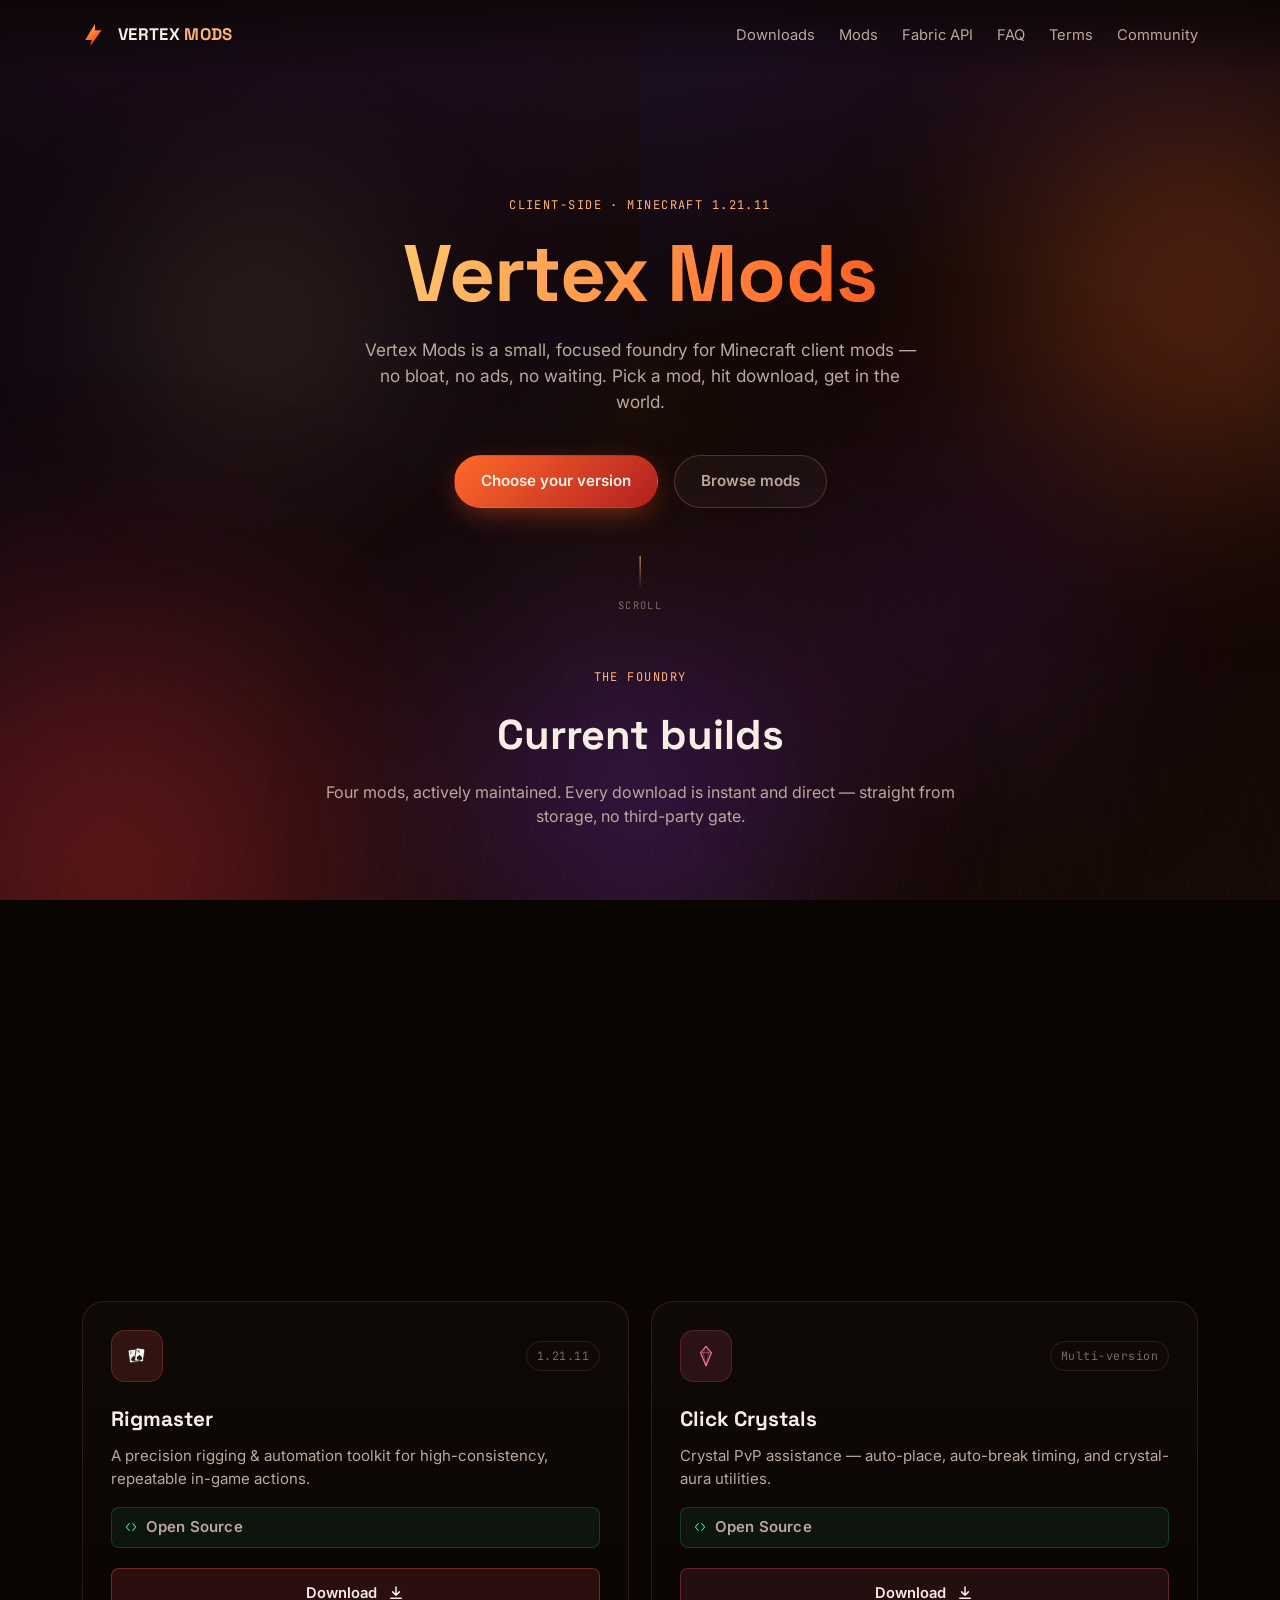
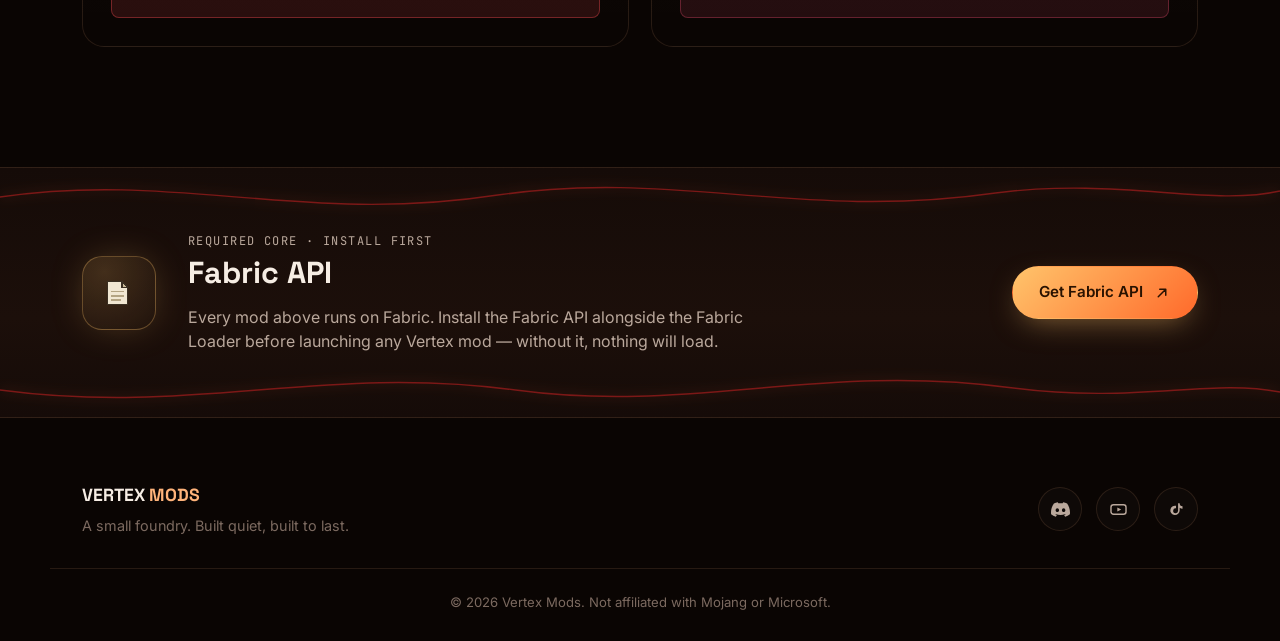
==== commit 1603bf83: "Add files via upload" ====
--- a/index.html
+++ b/index.html
@@ -85,6 +85,8 @@
       <a href="downloads.html">Downloads</a>
       <a href="#mods">Mods</a>
       <a href="#fabric">Fabric API</a>
+      <a href="faq.html">FAQ</a>
+      <a href="terms.html">Terms</a>
       <a href="#community">Community</a>
     </nav>
   </div>
@@ -112,9 +114,6 @@
       <span></span>
       <p>scroll</p>
     </div>
-    <svg class="seam seam-hero" viewBox="0 0 1440 80" preserveAspectRatio="none" aria-hidden="true">
-      <path class="seam-path" d="M0,40 C 180,70 320,10 480,42 C 640,74 760,6 960,38 C 1120,64 1260,14 1440,44" />
-    </svg>
   </section>
 
   <!-- MODS -->
@@ -157,6 +156,7 @@
           </div>
           <h3>Meteor Client</h3>
           <p>A fast, extensible utility client — modules, HUD, and combat tools built for smooth, reliable performance.</p>
+          <p class="mod-open-source"><span class="os-icon" aria-hidden="true"><svg viewBox="0 0 24 24" fill="none"><path d="M9 6l-5 6 5 6M15 6l5 6-5 6" stroke="currentColor" stroke-width="2" stroke-linecap="round" stroke-linejoin="round"/></svg></span> Open Source</p>
           <p class="mod-warning"><span class="warn-icon" aria-hidden="true">⚠</span> Glazed Spoofer Required</p>
           <a class="download-btn"
              href="https://drive.google.com/uc?export=download&id=1RMzQUQhiDYRKS0xuBY42j_QFdehZg5KE"
@@ -202,6 +202,7 @@
           </div>
           <h3>Glazed Spoofer</h3>
           <p>Identity &amp; account spoofing utilities, sweetened with a clean interface. Quietly effective.</p>
+          <p class="mod-open-source"><span class="os-icon" aria-hidden="true"><svg viewBox="0 0 24 24" fill="none"><path d="M9 6l-5 6 5 6M15 6l5 6-5 6" stroke="currentColor" stroke-width="2" stroke-linecap="round" stroke-linejoin="round"/></svg></span> Open Source</p>
           <p class="mod-warning"><span class="warn-icon" aria-hidden="true">⚠</span> Meteor Client Required</p>
           <a class="download-btn"
              href="https://drive.google.com/uc?export=download&id=1bz_4yasl8psfVGVjFgmHKtCRx3Q2ekTz"
@@ -237,6 +238,7 @@
           </div>
           <h3>Rigmaster</h3>
           <p>A precision rigging &amp; automation toolkit for high-consistency, repeatable in-game actions.</p>
+          <p class="mod-open-source"><span class="os-icon" aria-hidden="true"><svg viewBox="0 0 24 24" fill="none"><path d="M9 6l-5 6 5 6M15 6l5 6-5 6" stroke="currentColor" stroke-width="2" stroke-linecap="round" stroke-linejoin="round"/></svg></span> Open Source</p>
           <a class="download-btn"
              href="https://drive.google.com/uc?export=download&id=1aXXJTbc_eR4K4F94ENiA501p1JN37n2L"
              data-mod="Rigmaster">
@@ -265,6 +267,7 @@
           </div>
           <h3>Click Crystals</h3>
           <p>Crystal PvP assistance — auto-place, auto-break timing, and crystal-aura utilities.</p>
+          <p class="mod-open-source"><span class="os-icon" aria-hidden="true"><svg viewBox="0 0 24 24" fill="none"><path d="M9 6l-5 6 5 6M15 6l5 6-5 6" stroke="currentColor" stroke-width="2" stroke-linecap="round" stroke-linejoin="round"/></svg></span> Open Source</p>
           <a class="download-btn"
              href="https://drive.google.com/uc?export=download&id=11zYAjfl8hOhkn_fDtG-35Zm0q1Gp3rp0"
              data-mod="Click Crystals">
--- a/styles.css
+++ b/styles.css
@@ -17,6 +17,9 @@
   --violet:        #6d28d9;
   --violet-soft:   #a78bfa;
   --violet-deep:   #3b1264;
+
+  --ok:            #1eaa63;
+  --ok-soft:       #3fd991;
 
   --line:          rgba(255,180,130,0.12);
   --line-strong:   rgba(255,180,130,0.22);
@@ -273,7 +276,7 @@
 }
 .brand-mark{ width:26px; height:26px; }
 .brand em{ font-style:normal; color:var(--ember-soft); }
-.main-nav{ display:flex; gap:32px; }
+.main-nav{ display:flex; gap:24px; }
 .main-nav a{
   font-size:0.92rem;
   color:var(--ink-dim);
@@ -289,6 +292,8 @@
   transition:transform .25s var(--ease);
 }
 .main-nav a:hover::after{ transform:scaleX(1); }
+.main-nav a.is-active{ color:var(--ink); }
+.main-nav a.is-active::after{ transform:scaleX(1); }
 
 /* ============================================================
    Hero
@@ -529,6 +534,26 @@
   0%,100%{ opacity:0.7; transform:scale(1); }
   50%{ opacity:1; transform:scale(1.12); }
 }
+.mod-open-source{
+  display:flex;
+  align-items:center;
+  gap:8px;
+  min-height:0 !important;
+  margin:-12px 0 20px !important;
+  padding:8px 12px;
+  border-radius:var(--radius-s);
+  background:rgba(30,170,99,0.09);
+  border:1px solid rgba(30,170,99,0.28);
+  color:var(--ok-soft);
+  font-size:0.82rem;
+  font-weight:600;
+  letter-spacing:0.01em;
+}
+.os-icon{
+  display:inline-flex;
+  color:var(--ok-soft);
+}
+.os-icon svg{ width:14px; height:14px; }
 
 .download-btn{
   position:relative;
@@ -635,6 +660,136 @@
 }
 .btn-fabric svg{ width:18px; height:18px; }
 .btn-fabric:hover{ transform:translateY(-2px); }
+
+/* ============================================================
+   Sub-page header (FAQ, Terms — pages other than the homepage)
+   ============================================================ */
+.subpage-hero{
+  padding:min(12vh,110px) 0 56px;
+  text-align:center;
+}
+.subpage-hero .eyebrow{ justify-content:center; }
+.subpage-hero h1{
+  font-family:var(--font-display);
+  font-size:clamp(2.2rem, 5vw, 3.2rem);
+  margin:14px 0 12px;
+}
+.subpage-hero p{
+  color:var(--ink-dim);
+  max-width:56ch;
+  margin:0 auto;
+  font-size:1.02rem;
+}
+
+/* ============================================================
+   FAQ — accordion
+   ============================================================ */
+.faq-section{ padding:0 0 120px; }
+.faq-list{
+  max-width:760px;
+  margin:0 auto;
+  display:flex;
+  flex-direction:column;
+  gap:14px;
+}
+.faq-item{
+  border-radius:var(--radius-m);
+  border:1px solid var(--line);
+  background:linear-gradient(180deg, rgba(255,255,255,0.025), rgba(255,255,255,0.005));
+  overflow:hidden;
+  transition:border-color .25s var(--ease), box-shadow .25s var(--ease);
+}
+.faq-item:hover{
+  border-color:var(--line-strong);
+  box-shadow:0 14px 34px -22px rgba(0,0,0,0.6);
+}
+.faq-item.is-open{
+  border-color:color-mix(in srgb, var(--ember) 45%, var(--line-strong));
+  box-shadow:0 18px 40px -20px rgba(0,0,0,0.6), 0 0 30px -16px rgba(255,110,50,0.4);
+}
+.faq-question{
+  width:100%;
+  display:flex;
+  align-items:center;
+  justify-content:space-between;
+  gap:16px;
+  padding:20px 22px;
+  background:none;
+  border:none;
+  text-align:left;
+  cursor:pointer;
+  font-family:var(--font-display);
+  font-size:1.02rem;
+  font-weight:600;
+  color:var(--ink);
+  transition:background .2s var(--ease);
+}
+.faq-question:hover{ background:rgba(255,150,90,0.05); }
+.faq-question:active{ transform:scale(0.997); }
+.faq-question:focus-visible{ outline:2px solid var(--ember-soft); outline-offset:-2px; }
+.faq-chevron{
+  flex-shrink:0;
+  width:20px; height:20px;
+  color:var(--ink-faint);
+  transition:transform .35s var(--ease), color .25s var(--ease);
+}
+.faq-item.is-open .faq-chevron{ transform:rotate(180deg); color:var(--ember-soft); }
+.faq-answer{
+  display:grid;
+  grid-template-rows:0fr;
+  transition:grid-template-rows .4s var(--ease);
+}
+.faq-answer-inner{ overflow:hidden; }
+.faq-item.is-open .faq-answer{ grid-template-rows:1fr; }
+.faq-answer p{
+  margin:0;
+  padding:0 22px 22px;
+  color:var(--ink-dim);
+  font-size:0.96rem;
+  line-height:1.65;
+  max-width:64ch;
+}
+.faq-answer code{
+  font-family:var(--font-mono);
+  font-size:0.85em;
+  background:rgba(255,180,130,0.1);
+  padding:0.15em 0.4em;
+  border-radius:4px;
+  color:var(--ember-soft);
+}
+
+/* ============================================================
+   Terms of Service
+   ============================================================ */
+.terms-section{ padding:0 0 120px; }
+.terms-list{
+  max-width:720px;
+  margin:0 auto;
+  display:flex;
+  flex-direction:column;
+  gap:34px;
+}
+.terms-item h2{
+  display:flex;
+  align-items:baseline;
+  gap:10px;
+  font-family:var(--font-display);
+  font-size:1.25rem;
+  margin:0 0 10px;
+}
+.terms-num{
+  color:var(--ember-soft);
+  font-family:var(--font-mono);
+  font-size:0.95rem;
+}
+.terms-item p{
+  color:var(--ink-dim);
+  font-size:0.98rem;
+  line-height:1.7;
+  margin:0;
+}
+.terms-item a{ color:var(--ember-soft); }
+.terms-item a:hover{ text-decoration:underline; }
 
 /* ============================================================
    Footer
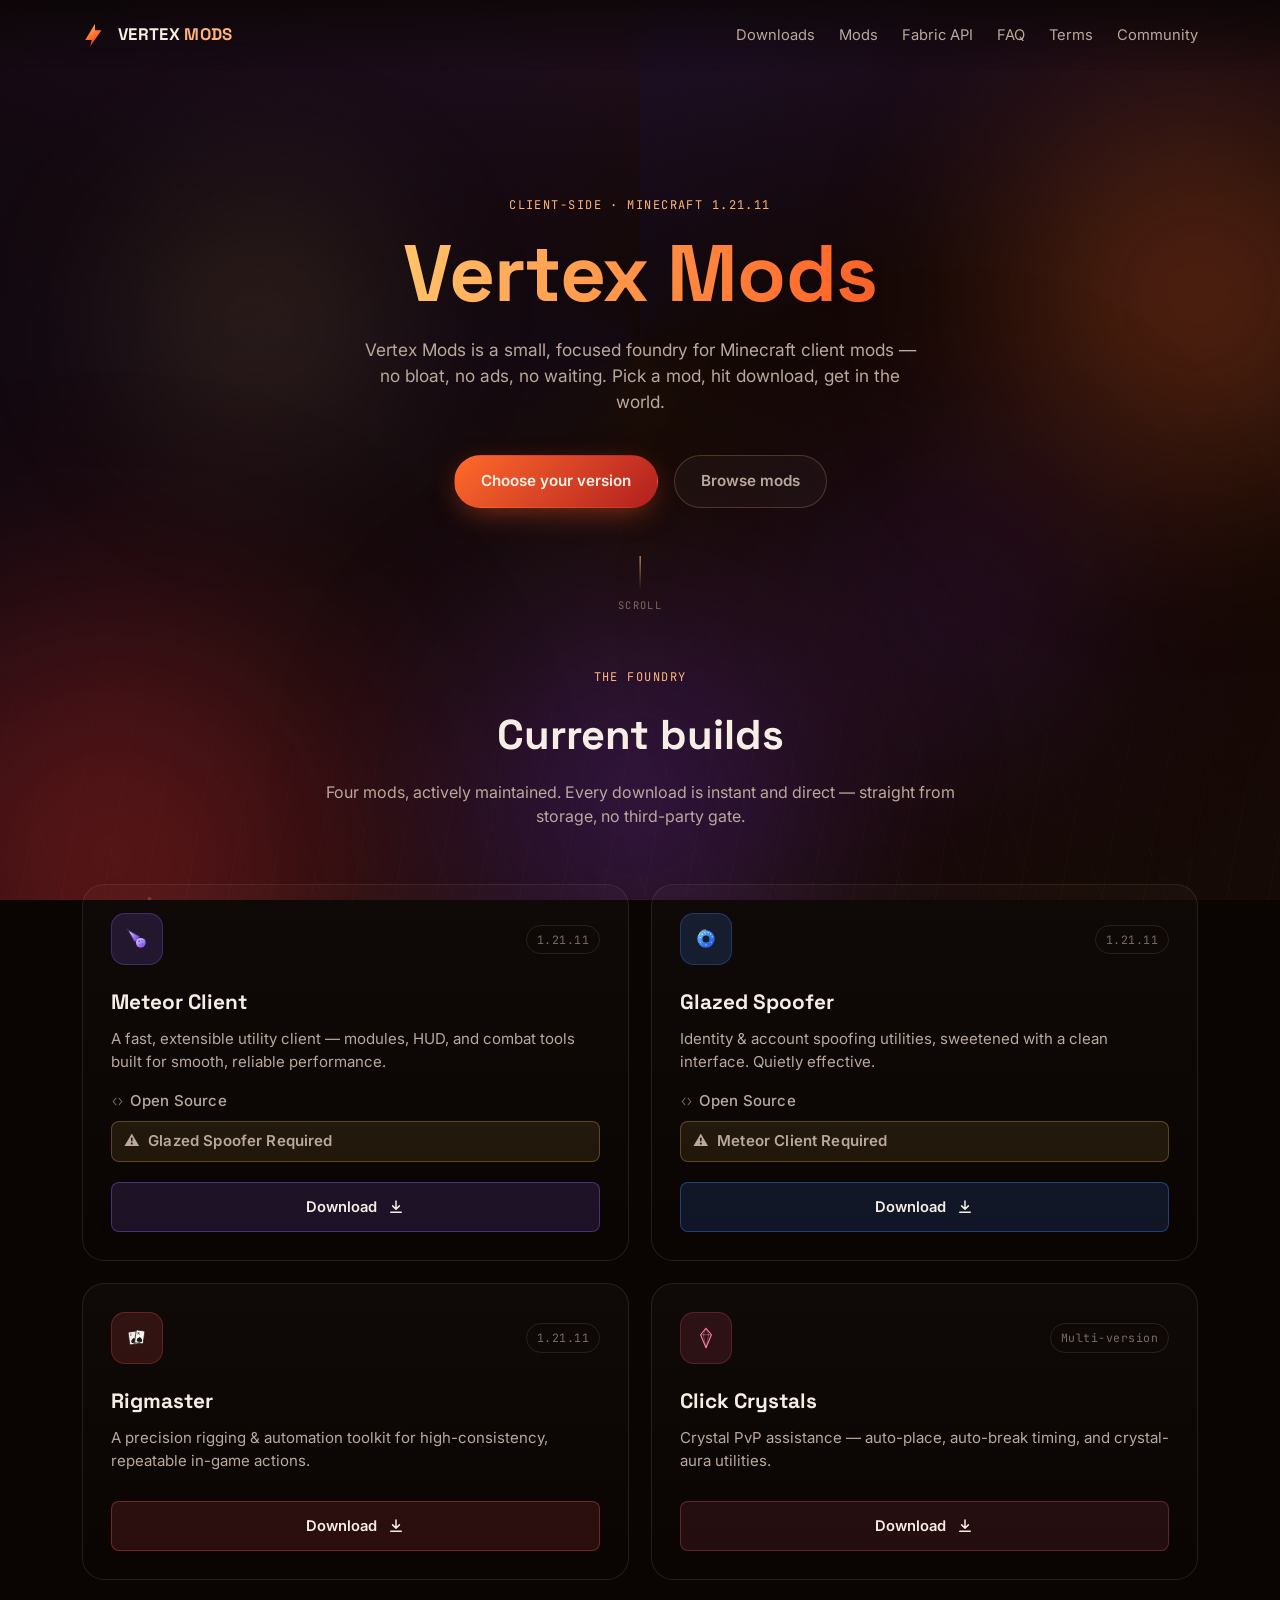
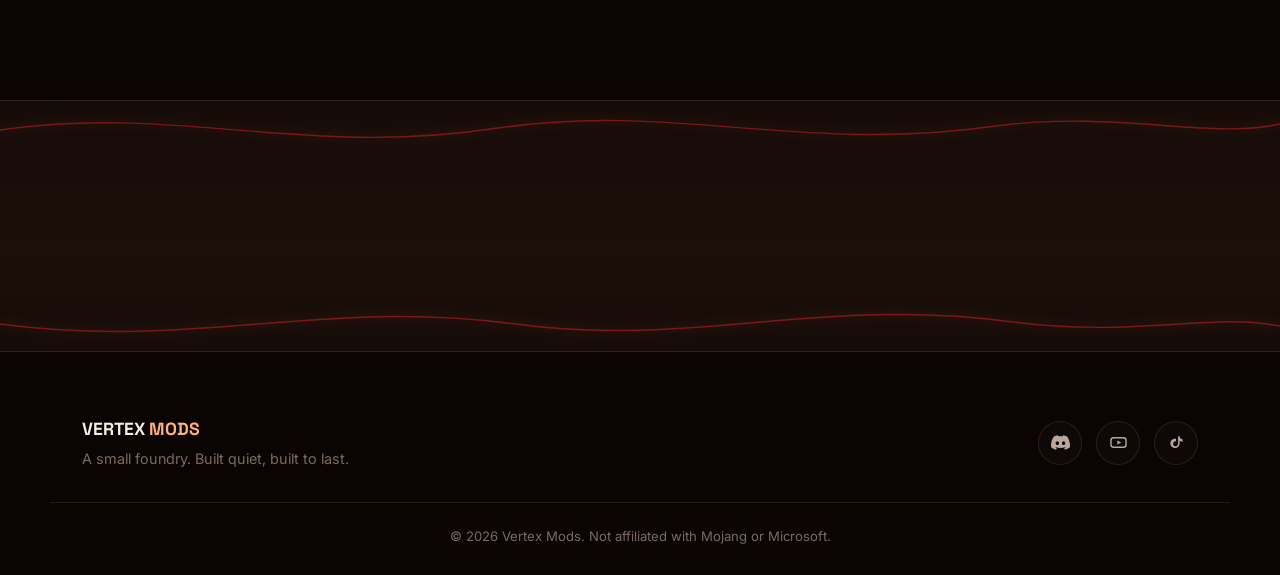
==== commit fa4cc89b: "Add files via upload" ====
--- a/index.html
+++ b/index.html
@@ -238,7 +238,6 @@
           </div>
           <h3>Rigmaster</h3>
           <p>A precision rigging &amp; automation toolkit for high-consistency, repeatable in-game actions.</p>
-          <p class="mod-open-source"><span class="os-icon" aria-hidden="true"><svg viewBox="0 0 24 24" fill="none"><path d="M9 6l-5 6 5 6M15 6l5 6-5 6" stroke="currentColor" stroke-width="2" stroke-linecap="round" stroke-linejoin="round"/></svg></span> Open Source</p>
           <a class="download-btn"
              href="https://drive.google.com/uc?export=download&id=1aXXJTbc_eR4K4F94ENiA501p1JN37n2L"
              data-mod="Rigmaster">
@@ -267,7 +266,6 @@
           </div>
           <h3>Click Crystals</h3>
           <p>Crystal PvP assistance — auto-place, auto-break timing, and crystal-aura utilities.</p>
-          <p class="mod-open-source"><span class="os-icon" aria-hidden="true"><svg viewBox="0 0 24 24" fill="none"><path d="M9 6l-5 6 5 6M15 6l5 6-5 6" stroke="currentColor" stroke-width="2" stroke-linecap="round" stroke-linejoin="round"/></svg></span> Open Source</p>
           <a class="download-btn"
              href="https://drive.google.com/uc?export=download&id=11zYAjfl8hOhkn_fDtG-35Zm0q1Gp3rp0"
              data-mod="Click Crystals">
--- a/styles.css
+++ b/styles.css
@@ -537,23 +537,19 @@
 .mod-open-source{
   display:flex;
   align-items:center;
-  gap:8px;
+  gap:6px;
   min-height:0 !important;
   margin:-12px 0 20px !important;
-  padding:8px 12px;
-  border-radius:var(--radius-s);
-  background:rgba(30,170,99,0.09);
-  border:1px solid rgba(30,170,99,0.28);
-  color:var(--ok-soft);
+  color:var(--ink-faint);
   font-size:0.82rem;
-  font-weight:600;
+  font-weight:500;
   letter-spacing:0.01em;
 }
 .os-icon{
   display:inline-flex;
-  color:var(--ok-soft);
-}
-.os-icon svg{ width:14px; height:14px; }
+  color:var(--ink-faint);
+}
+.os-icon svg{ width:13px; height:13px; }
 
 .download-btn{
   position:relative;
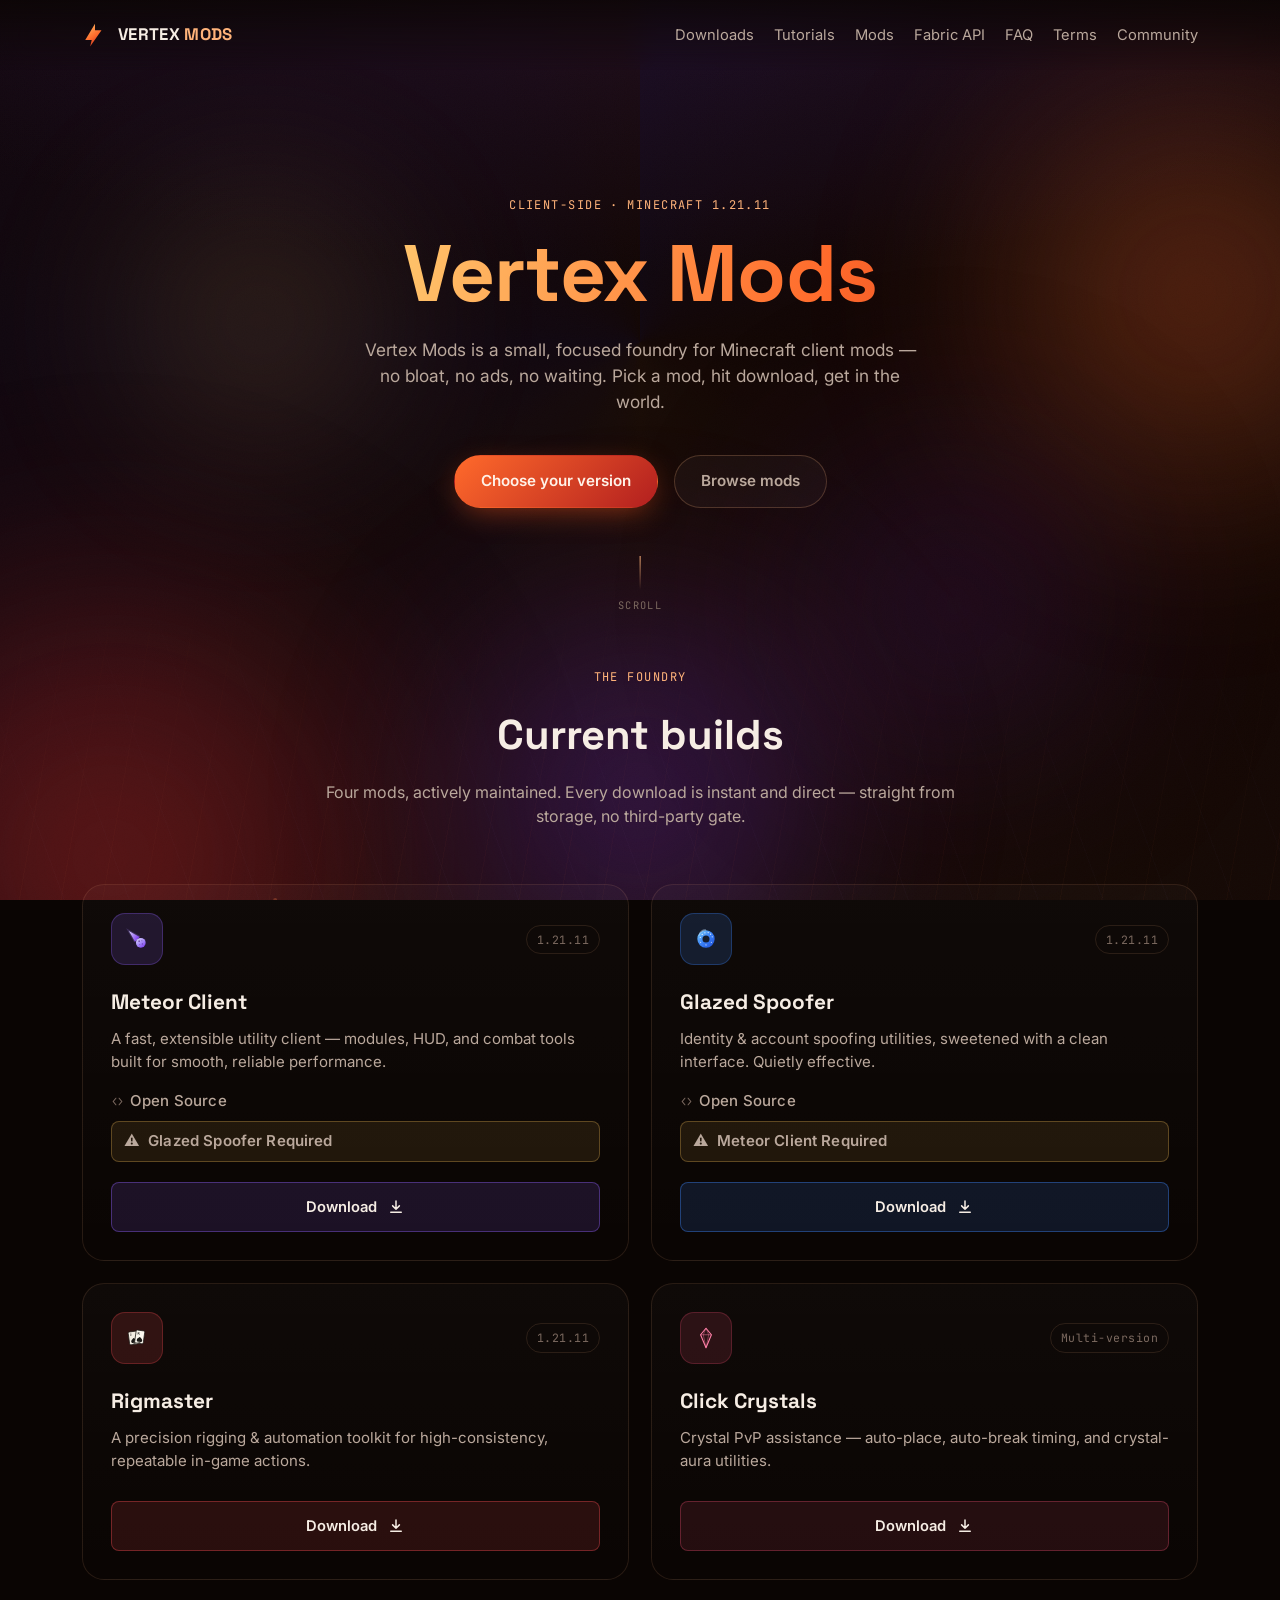
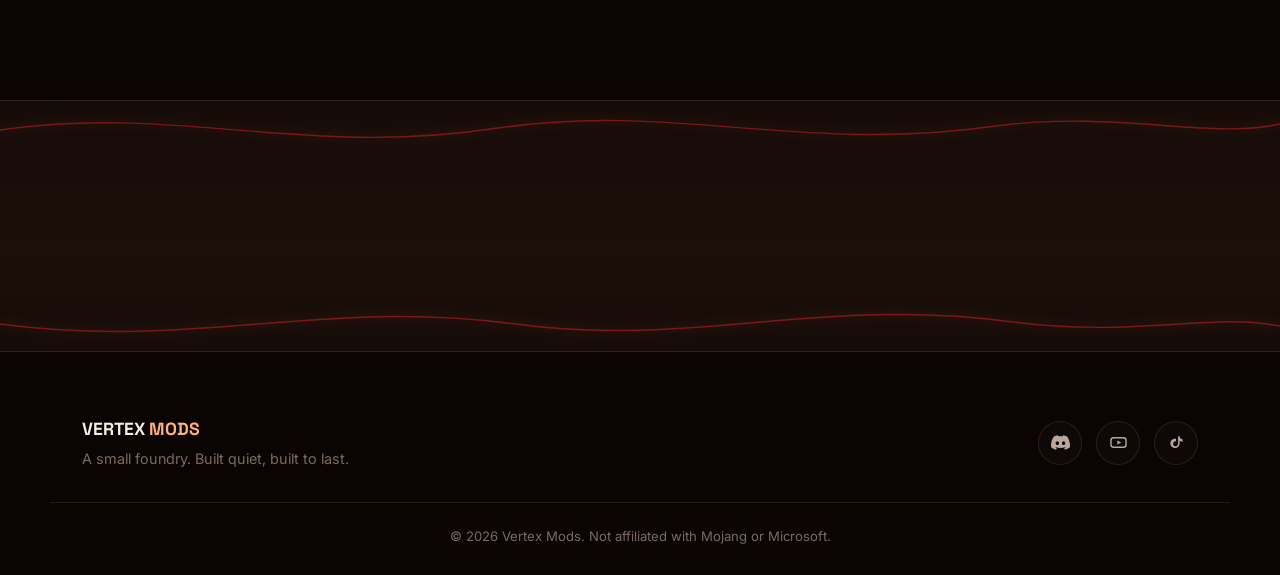
==== commit c1c2defe: "Add files via upload" ====
--- a/index.html
+++ b/index.html
@@ -83,6 +83,7 @@
     </a>
     <nav class="main-nav">
       <a href="downloads.html">Downloads</a>
+      <a href="tutorials.html">Tutorials</a>
       <a href="#mods">Mods</a>
       <a href="#fabric">Fabric API</a>
       <a href="faq.html">FAQ</a>
--- a/styles.css
+++ b/styles.css
@@ -276,7 +276,7 @@
 }
 .brand-mark{ width:26px; height:26px; }
 .brand em{ font-style:normal; color:var(--ember-soft); }
-.main-nav{ display:flex; gap:24px; }
+.main-nav{ display:flex; gap:20px; }
 .main-nav a{
   font-size:0.92rem;
   color:var(--ink-dim);
@@ -540,6 +540,11 @@
   gap:6px;
   min-height:0 !important;
   margin:-12px 0 20px !important;
+  padding:0 !important;
+  background:none !important;
+  border:none !important;
+  border-radius:0 !important;
+  box-shadow:none !important;
   color:var(--ink-faint);
   font-size:0.82rem;
   font-weight:500;
@@ -788,6 +793,360 @@
 .terms-item a:hover{ text-decoration:underline; }
 
 /* ============================================================
+   Tutorials — step walkthrough + interactive demos
+   ============================================================ */
+.tutorial-section{ padding:0 0 90px; }
+.tutorial-rows{
+  max-width:1080px;
+  margin:0 auto;
+  display:flex;
+  flex-direction:column;
+  gap:64px;
+}
+.tutorial-row{
+  display:grid;
+  grid-template-columns:1fr 1fr;
+  gap:52px;
+  align-items:center;
+}
+.tutorial-row--reverse .tutorial-row-text{ order:2; }
+.tutorial-row--reverse .tutorial-row-demo{ order:1; }
+.tutorial-num{
+  width:38px; height:38px;
+  display:flex; align-items:center; justify-content:center;
+  border-radius:50%;
+  font-family:var(--font-display);
+  font-weight:700;
+  font-size:0.95rem;
+  background:color-mix(in srgb, var(--accent) 18%, transparent);
+  color:var(--accent-soft);
+  box-shadow:inset 0 0 0 1px color-mix(in srgb, var(--accent) 35%, transparent);
+  margin-bottom:16px;
+}
+.tutorial-row-text h3{
+  font-family:var(--font-display);
+  font-size:1.5rem;
+  margin:0 0 12px;
+}
+.tutorial-row-text p{
+  color:var(--ink-dim);
+  font-size:0.98rem;
+  line-height:1.65;
+  margin:0;
+  max-width:46ch;
+}
+.tutorial-demo{
+  position:relative;
+  padding:26px;
+  border-radius:var(--radius-l);
+  background:linear-gradient(180deg, rgba(255,255,255,0.025), rgba(255,255,255,0.005));
+  border:1px solid var(--line);
+  transition:border-color .35s var(--ease), box-shadow .35s var(--ease);
+  min-height:200px;
+  display:flex;
+  flex-direction:column;
+  justify-content:center;
+}
+.tutorial-demo::before{
+  content:'';
+  position:absolute; inset:0;
+  border-radius:inherit;
+  background:radial-gradient(280px 180px at 15% 0%, color-mix(in srgb, var(--accent) 16%, transparent), transparent 70%);
+  opacity:0.7;
+  pointer-events:none;
+}
+.tutorial-demo:hover{
+  border-color:color-mix(in srgb, var(--accent) 45%, var(--line-strong));
+  box-shadow:0 20px 50px -24px rgba(0,0,0,0.65), 0 0 34px -18px color-mix(in srgb, var(--accent) 55%, transparent);
+}
+
+/* -- Demo 1: download -- */
+.dl-demo-file{
+  position:relative;
+  display:flex; align-items:center; gap:12px;
+  margin-bottom:18px;
+}
+.dl-demo-file-icon{
+  width:38px; height:38px;
+  flex-shrink:0;
+  display:flex; align-items:center; justify-content:center;
+  border-radius:var(--radius-s);
+  background:color-mix(in srgb, var(--accent) 16%, transparent);
+  color:var(--accent-soft);
+}
+.dl-demo-file-icon svg{ width:20px; height:20px; }
+.dl-demo-file-name{ display:block; font-weight:600; font-size:0.92rem; color:var(--ink); }
+.dl-demo-file-size{ display:block; font-size:0.76rem; color:var(--ink-faint); font-family:var(--font-mono); }
+.dl-demo-btn{
+  position:relative;
+  display:inline-flex; align-items:center; justify-content:center;
+  width:100%;
+  padding:12px 20px;
+  border-radius:999px;
+  border:1px solid var(--line-strong);
+  background:rgba(255,255,255,0.03);
+  color:var(--ink);
+  font-family:var(--font-body);
+  font-weight:600;
+  font-size:0.9rem;
+  cursor:pointer;
+  transition:border-color .25s var(--ease), background .25s var(--ease), transform .15s var(--ease);
+}
+.dl-demo-btn:hover{ border-color:var(--ember-soft); background:rgba(255,120,60,0.08); }
+.dl-demo-btn:active{ transform:scale(0.98); }
+.dl-demo-btn-check{
+  display:inline-flex; align-items:center; gap:8px;
+  opacity:0;
+  position:absolute;
+  transition:opacity .25s var(--ease);
+}
+.dl-demo-btn-check svg{ width:16px; height:16px; color:var(--ok-soft); }
+.dl-demo.is-done .dl-demo-btn-label{ opacity:0; }
+.dl-demo.is-done .dl-demo-btn-check{ opacity:1; }
+.dl-demo.is-done .dl-demo-btn{ border-color:color-mix(in srgb, var(--ok) 50%, var(--line-strong)); }
+.dl-demo-progress{
+  height:4px; border-radius:999px; margin-top:14px;
+  background:rgba(255,180,130,0.12); overflow:hidden;
+}
+.dl-demo-progress span{
+  display:block; height:100%; width:0%;
+  border-radius:999px;
+  background:linear-gradient(90deg, var(--gold), var(--ember));
+  transition:width 1.1s var(--ease);
+}
+.dl-demo.is-downloading .dl-demo-progress span,
+.dl-demo.is-done .dl-demo-progress span{ width:100%; }
+
+/* -- Demo 2: drag and drop -- */
+.dnd-demo{ flex-direction:row; align-items:center; justify-content:space-between; gap:14px; }
+.dnd-chip{
+  display:flex; align-items:center; gap:10px;
+  padding:12px 16px;
+  border-radius:var(--radius-m);
+  background:color-mix(in srgb, var(--accent) 14%, var(--bg-elev));
+  border:1px solid color-mix(in srgb, var(--accent) 40%, var(--line));
+  color:var(--ink);
+  font-size:0.84rem;
+  font-weight:600;
+  cursor:grab;
+  user-select:none;
+  transition:transform .2s var(--ease), box-shadow .2s var(--ease), opacity .2s var(--ease);
+  flex-shrink:0;
+}
+.dnd-chip svg{ width:18px; height:18px; color:var(--accent-soft); flex-shrink:0; }
+.dnd-chip:active{ cursor:grabbing; }
+.dnd-chip:hover{ transform:translateY(-2px); box-shadow:0 10px 24px -12px rgba(0,0,0,0.6); }
+.dnd-chip.is-dragging{ opacity:0.35; }
+.dnd-chip:focus-visible{ outline:2px solid var(--ember-soft); outline-offset:3px; }
+.dnd-arrow{ flex-shrink:0; color:var(--ink-faint); }
+.dnd-arrow svg{ width:22px; height:22px; }
+.dnd-dropzone{
+  flex:1;
+  display:flex; flex-direction:column; align-items:center; justify-content:center;
+  gap:6px;
+  padding:16px 10px;
+  border-radius:var(--radius-m);
+  border:1.5px dashed var(--line-strong);
+  color:var(--ink-faint);
+  transition:border-color .25s var(--ease), background .25s var(--ease), transform .2s var(--ease);
+}
+.dnd-dropzone svg{ width:26px; height:26px; }
+.dnd-dropzone.is-dragover{
+  border-style:solid;
+  border-color:var(--ember-soft);
+  background:rgba(255,140,70,0.08);
+  transform:scale(1.03);
+}
+.dnd-dropzone.is-filled svg{ color:var(--ok-soft); }
+.dnd-folder-label{ font-size:0.78rem; font-weight:600; color:var(--ink-dim); }
+.dnd-folder-count{ font-size:0.7rem; font-family:var(--font-mono); }
+.dnd-toast{
+  position:absolute; left:50%; bottom:-6px;
+  transform:translate(-50%, 0);
+  font-size:0.72rem;
+  font-weight:600;
+  color:var(--ok-soft);
+  opacity:0;
+  transition:opacity .3s var(--ease), transform .3s var(--ease);
+  white-space:nowrap;
+  pointer-events:none;
+}
+.dnd-demo.is-flashing .dnd-toast{ opacity:1; transform:translate(-50%, -14px); }
+.dnd-flight-ghost{
+  position:fixed;
+  z-index:50;
+  pointer-events:none;
+  display:flex; align-items:center; gap:8px;
+  padding:10px 14px;
+  border-radius:var(--radius-m);
+  background:color-mix(in srgb, var(--ember) 20%, var(--bg-elev));
+  border:1px solid var(--ember-soft);
+  color:var(--ink);
+  font-size:0.8rem;
+  font-weight:600;
+  transition:transform .5s cubic-bezier(.3,.6,.3,1), opacity .5s ease;
+}
+.dnd-flight-ghost svg{ width:16px; height:16px; color:var(--ember-soft); }
+
+/* -- Demo 3: install / enable -- */
+.install-row{
+  display:flex; align-items:center; gap:12px;
+  margin-bottom:14px;
+}
+.install-icon{
+  width:34px; height:34px;
+  flex-shrink:0;
+  display:flex; align-items:center; justify-content:center;
+  border-radius:var(--radius-s);
+  background:color-mix(in srgb, var(--accent) 16%, transparent);
+  color:var(--accent-soft);
+}
+.install-icon svg{ width:18px; height:18px; }
+.install-name{
+  flex:1;
+  font-weight:600;
+  font-size:0.9rem;
+  color:var(--ink);
+}
+.install-version{
+  display:block;
+  font-size:0.72rem;
+  font-weight:500;
+  font-family:var(--font-mono);
+  color:var(--ink-faint);
+}
+.install-toggle{
+  position:relative;
+  width:44px; height:24px;
+  flex-shrink:0;
+  border-radius:999px;
+  background:rgba(255,255,255,0.08);
+  border:1px solid var(--line-strong);
+  cursor:pointer;
+  transition:background .25s var(--ease), border-color .25s var(--ease);
+}
+.install-toggle-thumb{
+  position:absolute;
+  top:2px; left:2px;
+  width:18px; height:18px;
+  border-radius:50%;
+  background:var(--ink-faint);
+  transition:transform .3s var(--ease), background .3s var(--ease);
+}
+.install-toggle[aria-checked="true"]{
+  background:color-mix(in srgb, var(--ok) 35%, rgba(255,255,255,0.08));
+  border-color:var(--ok);
+}
+.install-toggle[aria-checked="true"] .install-toggle-thumb{
+  transform:translateX(20px);
+  background:var(--ok-soft);
+  box-shadow:0 0 10px -1px var(--ok);
+}
+.install-progress{
+  height:4px; border-radius:999px; margin-bottom:12px;
+  background:rgba(255,180,130,0.12); overflow:hidden;
+}
+.install-progress span{
+  display:block; height:100%; width:0%;
+  border-radius:999px;
+  background:linear-gradient(90deg, var(--accent-soft), var(--accent));
+  transition:width .9s var(--ease);
+}
+.install-demo.is-loading .install-progress span{ width:65%; }
+.install-demo.is-enabled .install-progress span{ width:100%; }
+.install-status{
+  margin:0;
+  font-size:0.82rem;
+  color:var(--ink-faint);
+  transition:color .25s var(--ease);
+}
+.install-demo.is-enabled .install-status{ color:var(--ok-soft); }
+
+/* -- Modrinth recommendation callout -- */
+.modrinth-callout{
+  position:relative;
+  max-width:1080px;
+  margin:80px auto 0;
+  padding:40px;
+  border-radius:var(--radius-l);
+  background:linear-gradient(180deg, rgba(30,217,106,0.06), rgba(255,255,255,0.01));
+  border:1px solid rgba(30,217,106,0.25);
+  display:flex;
+  align-items:center;
+  gap:32px;
+  flex-wrap:wrap;
+  overflow:hidden;
+}
+.modrinth-callout::before{
+  content:'';
+  position:absolute; inset:0;
+  background:radial-gradient(420px 240px at 85% 20%, rgba(30,217,106,0.14), transparent 70%);
+  pointer-events:none;
+}
+.modrinth-mark{
+  position:relative;
+  flex-shrink:0;
+  width:64px; height:64px;
+  display:flex; align-items:center; justify-content:center;
+  border-radius:var(--radius-m);
+  background:rgba(27,217,106,0.12);
+  box-shadow:inset 0 0 0 1px rgba(27,217,106,0.35);
+}
+.modrinth-mark svg{ width:34px; height:34px; }
+.modrinth-copy{ position:relative; flex:1; min-width:240px; }
+.modrinth-copy .eyebrow{ color:#3fd991; }
+.modrinth-copy h3{
+  font-family:var(--font-display);
+  font-size:1.4rem;
+  margin:0 0 10px;
+}
+.modrinth-copy p{
+  color:var(--ink-dim);
+  font-size:0.95rem;
+  line-height:1.6;
+  margin:0;
+  max-width:60ch;
+}
+.btn-modrinth{
+  position:relative;
+  flex-shrink:0;
+  display:inline-flex; align-items:center; gap:10px;
+  padding:14px 26px;
+  border-radius:999px;
+  background:linear-gradient(135deg, #3fd991, #1bd96a);
+  color:#04170c;
+  font-family:var(--font-body);
+  font-weight:700;
+  font-size:0.92rem;
+  box-shadow:0 8px 26px -8px rgba(27,217,106,0.55);
+  animation:modrinth-glow 2.6s ease-in-out infinite;
+  transition:transform .25s var(--ease), box-shadow .25s var(--ease);
+}
+.btn-modrinth:hover{ transform:translateY(-2px); }
+.btn-modrinth svg{ width:16px; height:16px; }
+@keyframes modrinth-glow{
+  0%,100%{ box-shadow:0 8px 26px -8px rgba(27,217,106,0.55); }
+  50%{ box-shadow:0 10px 34px -6px rgba(27,217,106,0.85); }
+}
+
+@media (max-width:820px){
+  .tutorial-row{ grid-template-columns:1fr; gap:26px; }
+  .tutorial-row--reverse .tutorial-row-text,
+  .tutorial-row--reverse .tutorial-row-demo{ order:initial; }
+  .modrinth-callout{ padding:30px; text-align:center; justify-content:center; }
+  .modrinth-copy{ min-width:100%; }
+  .modrinth-copy p{ margin:0 auto; }
+}
+@media (max-width:480px){
+  .dnd-demo{ flex-direction:column; }
+  .dnd-arrow svg{ transform:rotate(90deg); }
+  .dnd-dropzone{ width:100%; }
+}
+@media (prefers-reduced-motion: reduce){
+  .btn-modrinth{ animation:none; }
+}
+
+/* ============================================================
    Footer
    ============================================================ */
 .site-footer{ padding:64px 0 28px; }
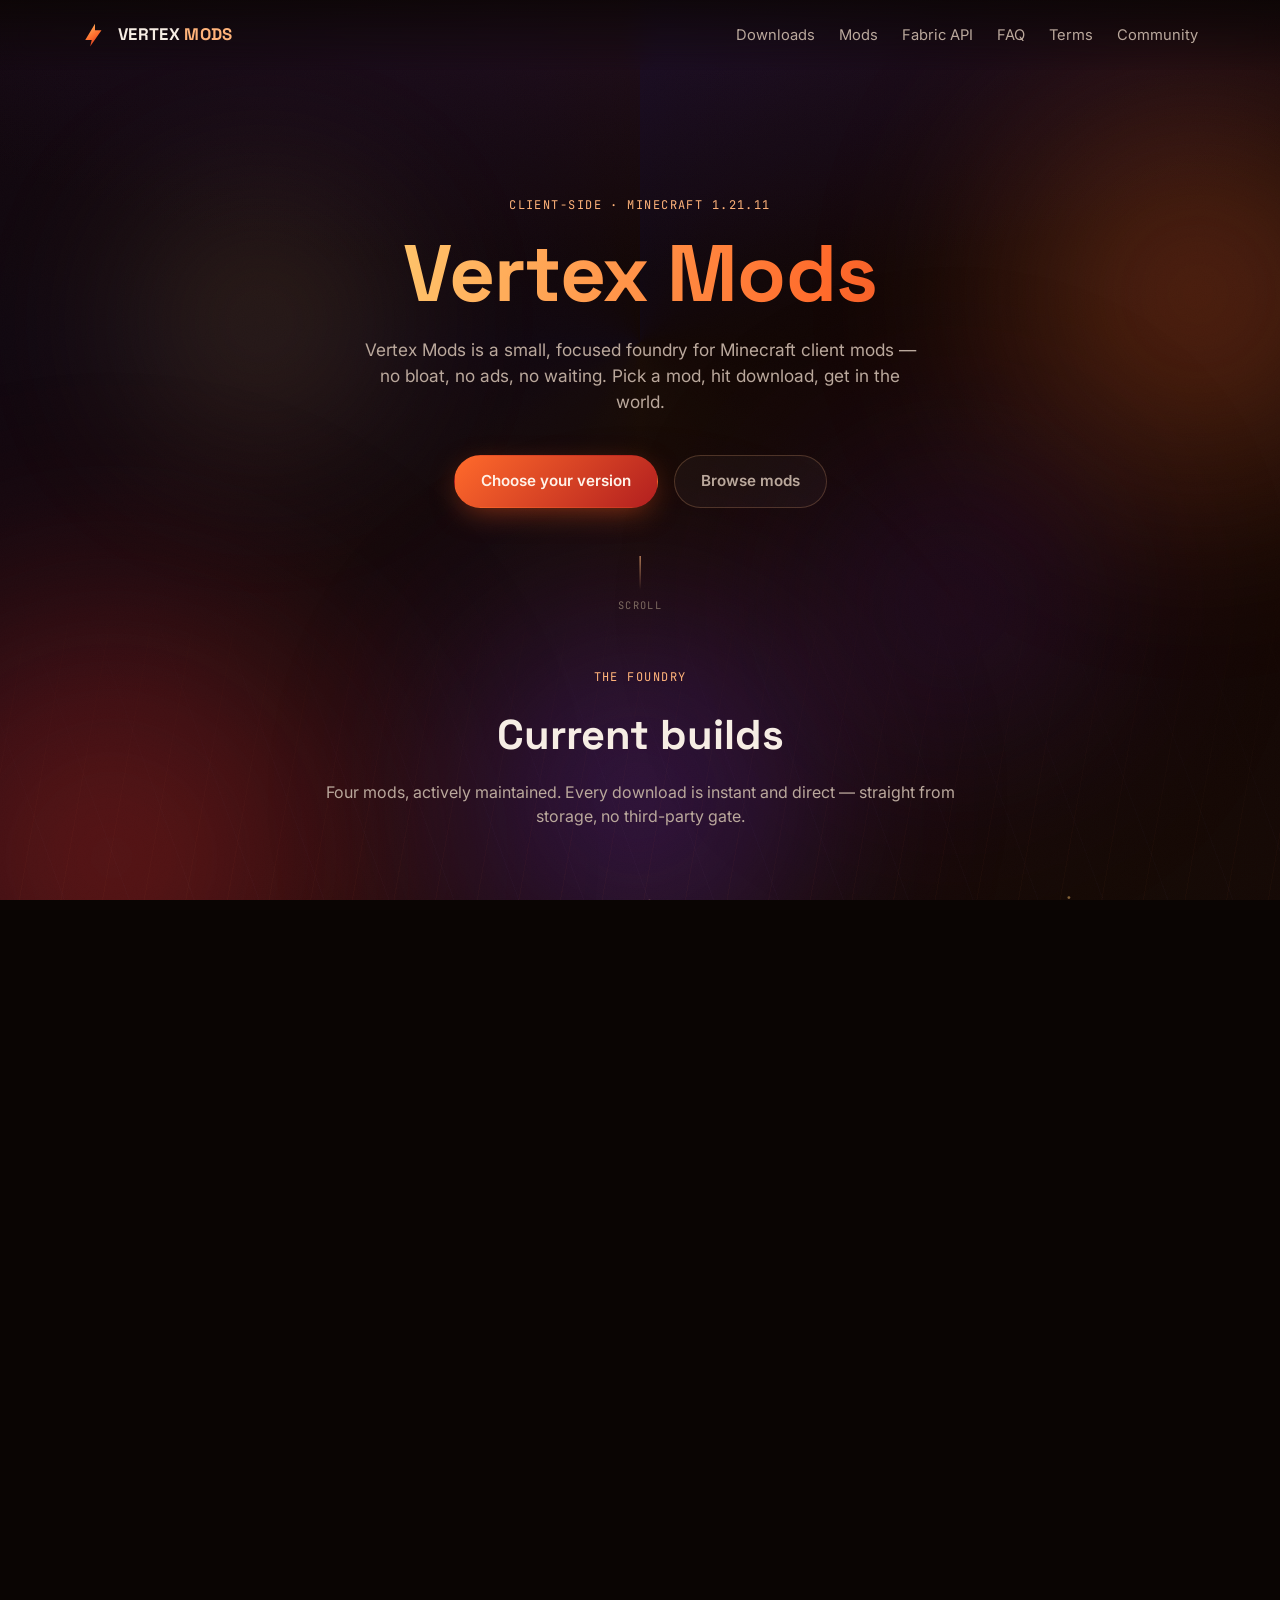
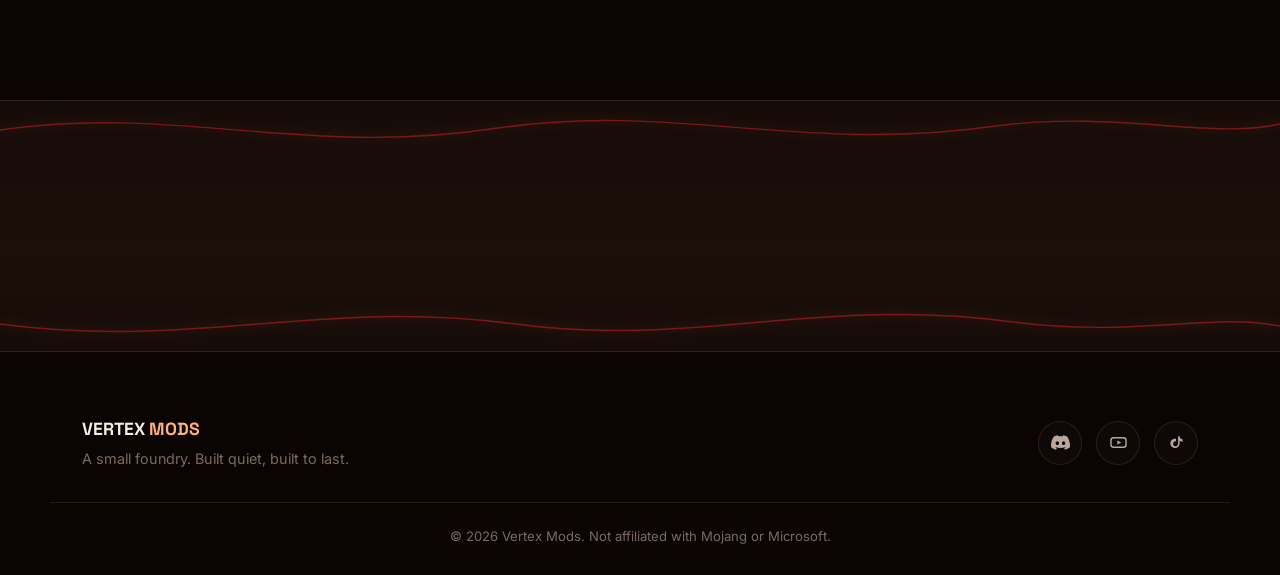
==== commit fde5b08e: "Add files via upload" ====
--- a/index.html
+++ b/index.html
@@ -83,7 +83,6 @@
     </a>
     <nav class="main-nav">
       <a href="downloads.html">Downloads</a>
-      <a href="tutorials.html">Tutorials</a>
       <a href="#mods">Mods</a>
       <a href="#fabric">Fabric API</a>
       <a href="faq.html">FAQ</a>
--- a/styles.css
+++ b/styles.css
@@ -276,7 +276,7 @@
 }
 .brand-mark{ width:26px; height:26px; }
 .brand em{ font-style:normal; color:var(--ember-soft); }
-.main-nav{ display:flex; gap:20px; }
+.main-nav{ display:flex; gap:24px; }
 .main-nav a{
   font-size:0.92rem;
   color:var(--ink-dim);
@@ -791,360 +791,6 @@
 }
 .terms-item a{ color:var(--ember-soft); }
 .terms-item a:hover{ text-decoration:underline; }
-
-/* ============================================================
-   Tutorials — step walkthrough + interactive demos
-   ============================================================ */
-.tutorial-section{ padding:0 0 90px; }
-.tutorial-rows{
-  max-width:1080px;
-  margin:0 auto;
-  display:flex;
-  flex-direction:column;
-  gap:64px;
-}
-.tutorial-row{
-  display:grid;
-  grid-template-columns:1fr 1fr;
-  gap:52px;
-  align-items:center;
-}
-.tutorial-row--reverse .tutorial-row-text{ order:2; }
-.tutorial-row--reverse .tutorial-row-demo{ order:1; }
-.tutorial-num{
-  width:38px; height:38px;
-  display:flex; align-items:center; justify-content:center;
-  border-radius:50%;
-  font-family:var(--font-display);
-  font-weight:700;
-  font-size:0.95rem;
-  background:color-mix(in srgb, var(--accent) 18%, transparent);
-  color:var(--accent-soft);
-  box-shadow:inset 0 0 0 1px color-mix(in srgb, var(--accent) 35%, transparent);
-  margin-bottom:16px;
-}
-.tutorial-row-text h3{
-  font-family:var(--font-display);
-  font-size:1.5rem;
-  margin:0 0 12px;
-}
-.tutorial-row-text p{
-  color:var(--ink-dim);
-  font-size:0.98rem;
-  line-height:1.65;
-  margin:0;
-  max-width:46ch;
-}
-.tutorial-demo{
-  position:relative;
-  padding:26px;
-  border-radius:var(--radius-l);
-  background:linear-gradient(180deg, rgba(255,255,255,0.025), rgba(255,255,255,0.005));
-  border:1px solid var(--line);
-  transition:border-color .35s var(--ease), box-shadow .35s var(--ease);
-  min-height:200px;
-  display:flex;
-  flex-direction:column;
-  justify-content:center;
-}
-.tutorial-demo::before{
-  content:'';
-  position:absolute; inset:0;
-  border-radius:inherit;
-  background:radial-gradient(280px 180px at 15% 0%, color-mix(in srgb, var(--accent) 16%, transparent), transparent 70%);
-  opacity:0.7;
-  pointer-events:none;
-}
-.tutorial-demo:hover{
-  border-color:color-mix(in srgb, var(--accent) 45%, var(--line-strong));
-  box-shadow:0 20px 50px -24px rgba(0,0,0,0.65), 0 0 34px -18px color-mix(in srgb, var(--accent) 55%, transparent);
-}
-
-/* -- Demo 1: download -- */
-.dl-demo-file{
-  position:relative;
-  display:flex; align-items:center; gap:12px;
-  margin-bottom:18px;
-}
-.dl-demo-file-icon{
-  width:38px; height:38px;
-  flex-shrink:0;
-  display:flex; align-items:center; justify-content:center;
-  border-radius:var(--radius-s);
-  background:color-mix(in srgb, var(--accent) 16%, transparent);
-  color:var(--accent-soft);
-}
-.dl-demo-file-icon svg{ width:20px; height:20px; }
-.dl-demo-file-name{ display:block; font-weight:600; font-size:0.92rem; color:var(--ink); }
-.dl-demo-file-size{ display:block; font-size:0.76rem; color:var(--ink-faint); font-family:var(--font-mono); }
-.dl-demo-btn{
-  position:relative;
-  display:inline-flex; align-items:center; justify-content:center;
-  width:100%;
-  padding:12px 20px;
-  border-radius:999px;
-  border:1px solid var(--line-strong);
-  background:rgba(255,255,255,0.03);
-  color:var(--ink);
-  font-family:var(--font-body);
-  font-weight:600;
-  font-size:0.9rem;
-  cursor:pointer;
-  transition:border-color .25s var(--ease), background .25s var(--ease), transform .15s var(--ease);
-}
-.dl-demo-btn:hover{ border-color:var(--ember-soft); background:rgba(255,120,60,0.08); }
-.dl-demo-btn:active{ transform:scale(0.98); }
-.dl-demo-btn-check{
-  display:inline-flex; align-items:center; gap:8px;
-  opacity:0;
-  position:absolute;
-  transition:opacity .25s var(--ease);
-}
-.dl-demo-btn-check svg{ width:16px; height:16px; color:var(--ok-soft); }
-.dl-demo.is-done .dl-demo-btn-label{ opacity:0; }
-.dl-demo.is-done .dl-demo-btn-check{ opacity:1; }
-.dl-demo.is-done .dl-demo-btn{ border-color:color-mix(in srgb, var(--ok) 50%, var(--line-strong)); }
-.dl-demo-progress{
-  height:4px; border-radius:999px; margin-top:14px;
-  background:rgba(255,180,130,0.12); overflow:hidden;
-}
-.dl-demo-progress span{
-  display:block; height:100%; width:0%;
-  border-radius:999px;
-  background:linear-gradient(90deg, var(--gold), var(--ember));
-  transition:width 1.1s var(--ease);
-}
-.dl-demo.is-downloading .dl-demo-progress span,
-.dl-demo.is-done .dl-demo-progress span{ width:100%; }
-
-/* -- Demo 2: drag and drop -- */
-.dnd-demo{ flex-direction:row; align-items:center; justify-content:space-between; gap:14px; }
-.dnd-chip{
-  display:flex; align-items:center; gap:10px;
-  padding:12px 16px;
-  border-radius:var(--radius-m);
-  background:color-mix(in srgb, var(--accent) 14%, var(--bg-elev));
-  border:1px solid color-mix(in srgb, var(--accent) 40%, var(--line));
-  color:var(--ink);
-  font-size:0.84rem;
-  font-weight:600;
-  cursor:grab;
-  user-select:none;
-  transition:transform .2s var(--ease), box-shadow .2s var(--ease), opacity .2s var(--ease);
-  flex-shrink:0;
-}
-.dnd-chip svg{ width:18px; height:18px; color:var(--accent-soft); flex-shrink:0; }
-.dnd-chip:active{ cursor:grabbing; }
-.dnd-chip:hover{ transform:translateY(-2px); box-shadow:0 10px 24px -12px rgba(0,0,0,0.6); }
-.dnd-chip.is-dragging{ opacity:0.35; }
-.dnd-chip:focus-visible{ outline:2px solid var(--ember-soft); outline-offset:3px; }
-.dnd-arrow{ flex-shrink:0; color:var(--ink-faint); }
-.dnd-arrow svg{ width:22px; height:22px; }
-.dnd-dropzone{
-  flex:1;
-  display:flex; flex-direction:column; align-items:center; justify-content:center;
-  gap:6px;
-  padding:16px 10px;
-  border-radius:var(--radius-m);
-  border:1.5px dashed var(--line-strong);
-  color:var(--ink-faint);
-  transition:border-color .25s var(--ease), background .25s var(--ease), transform .2s var(--ease);
-}
-.dnd-dropzone svg{ width:26px; height:26px; }
-.dnd-dropzone.is-dragover{
-  border-style:solid;
-  border-color:var(--ember-soft);
-  background:rgba(255,140,70,0.08);
-  transform:scale(1.03);
-}
-.dnd-dropzone.is-filled svg{ color:var(--ok-soft); }
-.dnd-folder-label{ font-size:0.78rem; font-weight:600; color:var(--ink-dim); }
-.dnd-folder-count{ font-size:0.7rem; font-family:var(--font-mono); }
-.dnd-toast{
-  position:absolute; left:50%; bottom:-6px;
-  transform:translate(-50%, 0);
-  font-size:0.72rem;
-  font-weight:600;
-  color:var(--ok-soft);
-  opacity:0;
-  transition:opacity .3s var(--ease), transform .3s var(--ease);
-  white-space:nowrap;
-  pointer-events:none;
-}
-.dnd-demo.is-flashing .dnd-toast{ opacity:1; transform:translate(-50%, -14px); }
-.dnd-flight-ghost{
-  position:fixed;
-  z-index:50;
-  pointer-events:none;
-  display:flex; align-items:center; gap:8px;
-  padding:10px 14px;
-  border-radius:var(--radius-m);
-  background:color-mix(in srgb, var(--ember) 20%, var(--bg-elev));
-  border:1px solid var(--ember-soft);
-  color:var(--ink);
-  font-size:0.8rem;
-  font-weight:600;
-  transition:transform .5s cubic-bezier(.3,.6,.3,1), opacity .5s ease;
-}
-.dnd-flight-ghost svg{ width:16px; height:16px; color:var(--ember-soft); }
-
-/* -- Demo 3: install / enable -- */
-.install-row{
-  display:flex; align-items:center; gap:12px;
-  margin-bottom:14px;
-}
-.install-icon{
-  width:34px; height:34px;
-  flex-shrink:0;
-  display:flex; align-items:center; justify-content:center;
-  border-radius:var(--radius-s);
-  background:color-mix(in srgb, var(--accent) 16%, transparent);
-  color:var(--accent-soft);
-}
-.install-icon svg{ width:18px; height:18px; }
-.install-name{
-  flex:1;
-  font-weight:600;
-  font-size:0.9rem;
-  color:var(--ink);
-}
-.install-version{
-  display:block;
-  font-size:0.72rem;
-  font-weight:500;
-  font-family:var(--font-mono);
-  color:var(--ink-faint);
-}
-.install-toggle{
-  position:relative;
-  width:44px; height:24px;
-  flex-shrink:0;
-  border-radius:999px;
-  background:rgba(255,255,255,0.08);
-  border:1px solid var(--line-strong);
-  cursor:pointer;
-  transition:background .25s var(--ease), border-color .25s var(--ease);
-}
-.install-toggle-thumb{
-  position:absolute;
-  top:2px; left:2px;
-  width:18px; height:18px;
-  border-radius:50%;
-  background:var(--ink-faint);
-  transition:transform .3s var(--ease), background .3s var(--ease);
-}
-.install-toggle[aria-checked="true"]{
-  background:color-mix(in srgb, var(--ok) 35%, rgba(255,255,255,0.08));
-  border-color:var(--ok);
-}
-.install-toggle[aria-checked="true"] .install-toggle-thumb{
-  transform:translateX(20px);
-  background:var(--ok-soft);
-  box-shadow:0 0 10px -1px var(--ok);
-}
-.install-progress{
-  height:4px; border-radius:999px; margin-bottom:12px;
-  background:rgba(255,180,130,0.12); overflow:hidden;
-}
-.install-progress span{
-  display:block; height:100%; width:0%;
-  border-radius:999px;
-  background:linear-gradient(90deg, var(--accent-soft), var(--accent));
-  transition:width .9s var(--ease);
-}
-.install-demo.is-loading .install-progress span{ width:65%; }
-.install-demo.is-enabled .install-progress span{ width:100%; }
-.install-status{
-  margin:0;
-  font-size:0.82rem;
-  color:var(--ink-faint);
-  transition:color .25s var(--ease);
-}
-.install-demo.is-enabled .install-status{ color:var(--ok-soft); }
-
-/* -- Modrinth recommendation callout -- */
-.modrinth-callout{
-  position:relative;
-  max-width:1080px;
-  margin:80px auto 0;
-  padding:40px;
-  border-radius:var(--radius-l);
-  background:linear-gradient(180deg, rgba(30,217,106,0.06), rgba(255,255,255,0.01));
-  border:1px solid rgba(30,217,106,0.25);
-  display:flex;
-  align-items:center;
-  gap:32px;
-  flex-wrap:wrap;
-  overflow:hidden;
-}
-.modrinth-callout::before{
-  content:'';
-  position:absolute; inset:0;
-  background:radial-gradient(420px 240px at 85% 20%, rgba(30,217,106,0.14), transparent 70%);
-  pointer-events:none;
-}
-.modrinth-mark{
-  position:relative;
-  flex-shrink:0;
-  width:64px; height:64px;
-  display:flex; align-items:center; justify-content:center;
-  border-radius:var(--radius-m);
-  background:rgba(27,217,106,0.12);
-  box-shadow:inset 0 0 0 1px rgba(27,217,106,0.35);
-}
-.modrinth-mark svg{ width:34px; height:34px; }
-.modrinth-copy{ position:relative; flex:1; min-width:240px; }
-.modrinth-copy .eyebrow{ color:#3fd991; }
-.modrinth-copy h3{
-  font-family:var(--font-display);
-  font-size:1.4rem;
-  margin:0 0 10px;
-}
-.modrinth-copy p{
-  color:var(--ink-dim);
-  font-size:0.95rem;
-  line-height:1.6;
-  margin:0;
-  max-width:60ch;
-}
-.btn-modrinth{
-  position:relative;
-  flex-shrink:0;
-  display:inline-flex; align-items:center; gap:10px;
-  padding:14px 26px;
-  border-radius:999px;
-  background:linear-gradient(135deg, #3fd991, #1bd96a);
-  color:#04170c;
-  font-family:var(--font-body);
-  font-weight:700;
-  font-size:0.92rem;
-  box-shadow:0 8px 26px -8px rgba(27,217,106,0.55);
-  animation:modrinth-glow 2.6s ease-in-out infinite;
-  transition:transform .25s var(--ease), box-shadow .25s var(--ease);
-}
-.btn-modrinth:hover{ transform:translateY(-2px); }
-.btn-modrinth svg{ width:16px; height:16px; }
-@keyframes modrinth-glow{
-  0%,100%{ box-shadow:0 8px 26px -8px rgba(27,217,106,0.55); }
-  50%{ box-shadow:0 10px 34px -6px rgba(27,217,106,0.85); }
-}
-
-@media (max-width:820px){
-  .tutorial-row{ grid-template-columns:1fr; gap:26px; }
-  .tutorial-row--reverse .tutorial-row-text,
-  .tutorial-row--reverse .tutorial-row-demo{ order:initial; }
-  .modrinth-callout{ padding:30px; text-align:center; justify-content:center; }
-  .modrinth-copy{ min-width:100%; }
-  .modrinth-copy p{ margin:0 auto; }
-}
-@media (max-width:480px){
-  .dnd-demo{ flex-direction:column; }
-  .dnd-arrow svg{ transform:rotate(90deg); }
-  .dnd-dropzone{ width:100%; }
-}
-@media (prefers-reduced-motion: reduce){
-  .btn-modrinth{ animation:none; }
-}
 
 /* ============================================================
    Footer
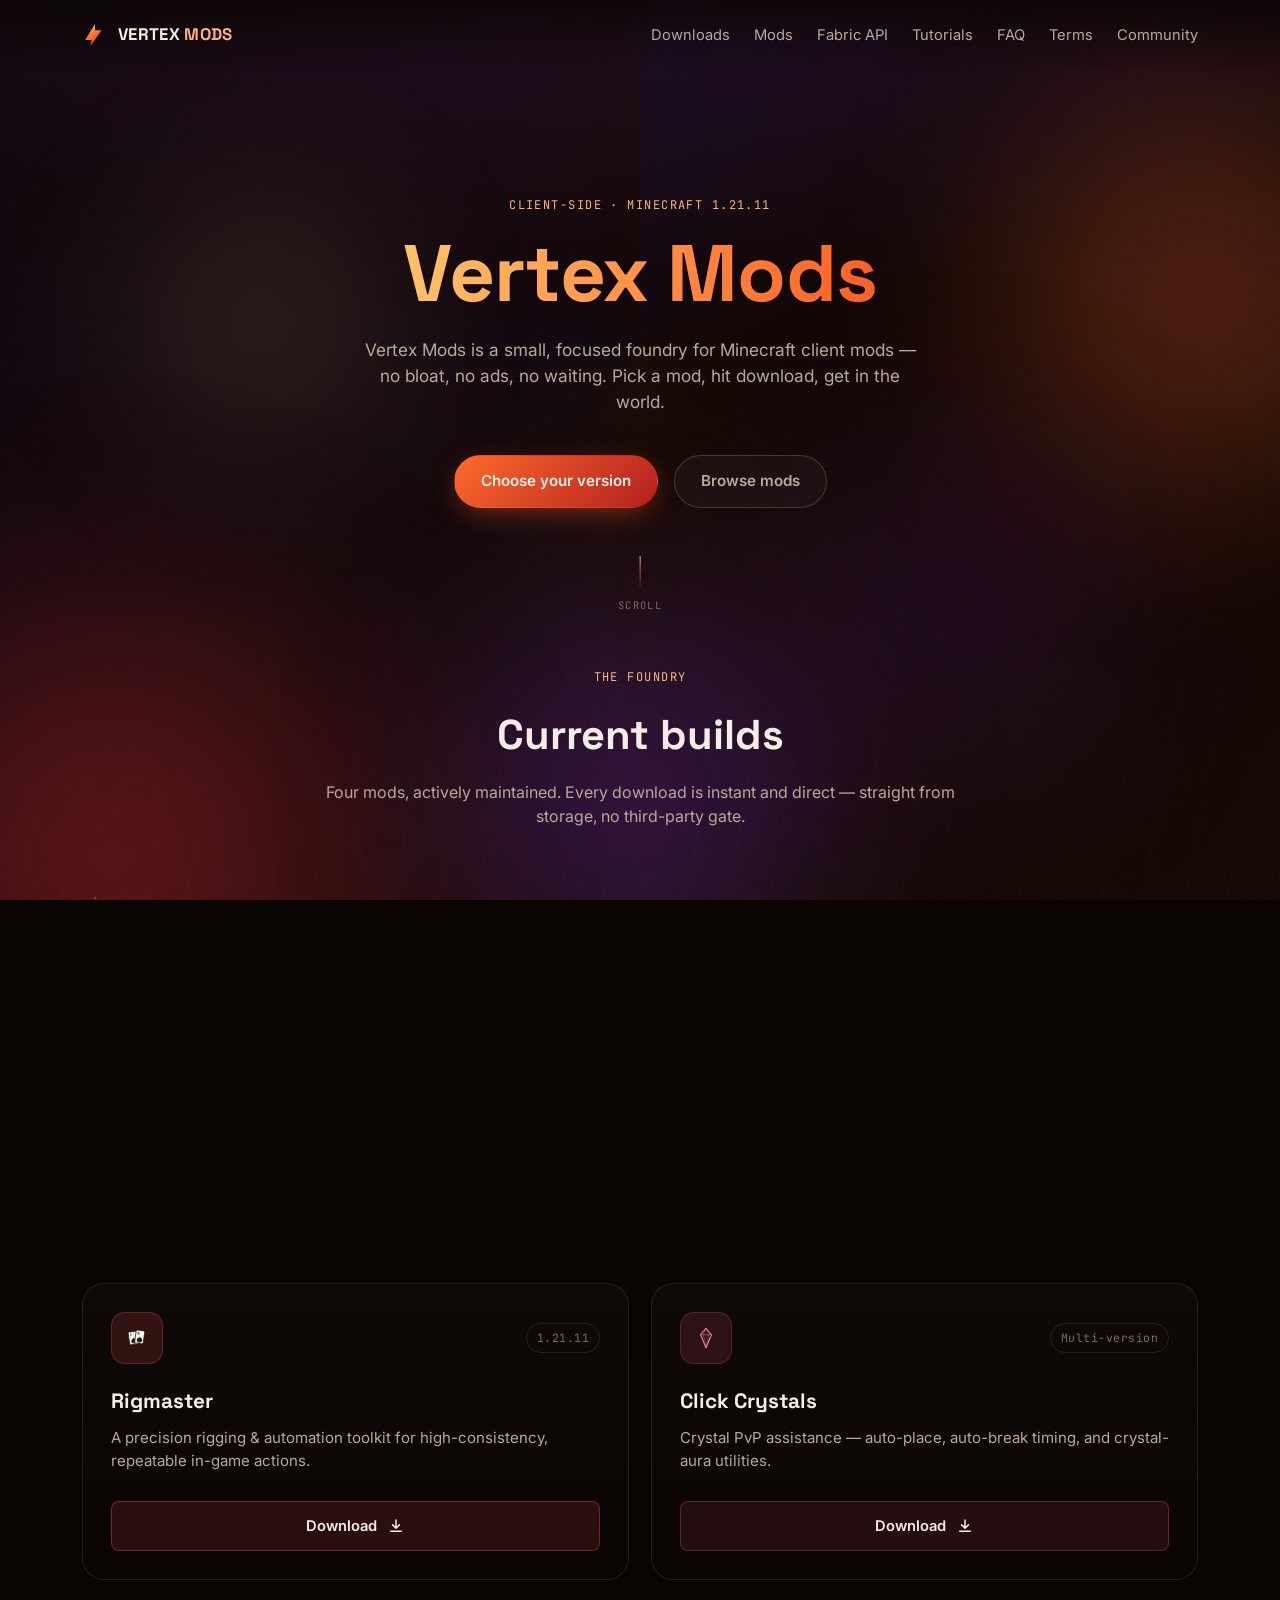
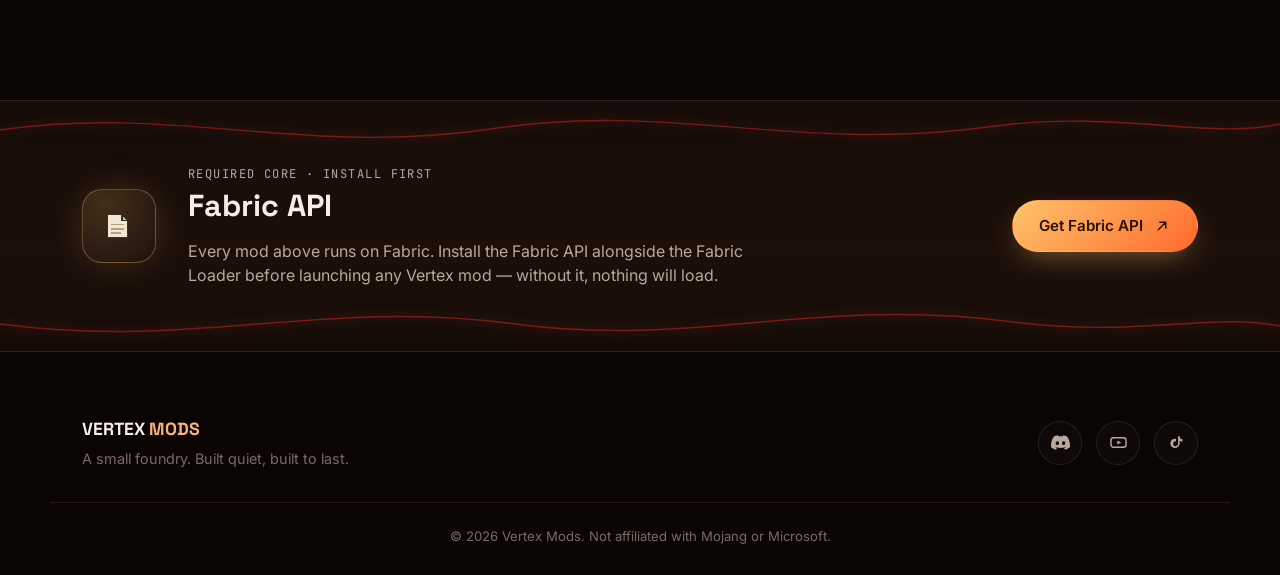
==== commit 96781d64: "Add files via upload" ====
--- a/index.html
+++ b/index.html
@@ -85,6 +85,7 @@
       <a href="downloads.html">Downloads</a>
       <a href="#mods">Mods</a>
       <a href="#fabric">Fabric API</a>
+      <a href="tutorials.html">Tutorials</a>
       <a href="faq.html">FAQ</a>
       <a href="terms.html">Terms</a>
       <a href="#community">Community</a>
--- a/styles.css
+++ b/styles.css
@@ -793,6 +793,383 @@
 .terms-item a:hover{ text-decoration:underline; }
 
 /* ============================================================
+   Tutorials
+   ============================================================ */
+
+/* -- Modrinth recommendation callout -- */
+.modrinth-section{ padding:0 0 88px; }
+.modrinth-card{
+  position:relative;
+  display:grid;
+  grid-template-columns:auto 1fr auto;
+  align-items:center;
+  gap:28px;
+  max-width:920px;
+  margin:0 auto;
+  padding:32px 36px;
+  border-radius:var(--radius-l);
+  background:linear-gradient(180deg, rgba(255,255,255,0.03), rgba(255,255,255,0.006));
+  border:1px solid var(--line-strong);
+  box-shadow:0 26px 60px -30px rgba(0,0,0,0.7), 0 0 40px -22px rgba(30,217,120,0.28);
+  overflow:hidden;
+  transition:transform .35s var(--ease), box-shadow .35s var(--ease), border-color .35s var(--ease);
+}
+.modrinth-card::before{
+  content:'';
+  position:absolute; inset:0;
+  background:radial-gradient(360px 220px at 8% 0%, rgba(27,217,106,0.16), transparent 70%);
+  pointer-events:none;
+}
+.modrinth-card:hover{
+  transform:translateY(-4px);
+  border-color:rgba(27,217,106,0.4);
+  box-shadow:0 30px 70px -30px rgba(0,0,0,0.75), 0 0 46px -16px rgba(30,217,120,0.4);
+}
+.modrinth-icon{ width:64px; height:64px; flex-shrink:0; }
+.modrinth-icon a{
+  display:flex; align-items:center; justify-content:center;
+  width:100%; height:100%;
+  border-radius:18px;
+  background:radial-gradient(circle at 30% 20%, rgba(27,217,106,0.24), rgba(27,217,106,0.04));
+  border:1px solid rgba(27,217,106,0.35);
+  box-shadow:0 0 30px -10px rgba(27,217,106,0.5);
+  transition:transform .3s var(--ease), box-shadow .3s var(--ease);
+}
+.modrinth-icon a:hover{ transform:translateY(-3px) scale(1.06); box-shadow:0 0 38px -6px rgba(27,217,106,0.75); }
+.modrinth-icon svg{ width:32px; height:32px; }
+.modrinth-copy .eyebrow-alt{ color:#3fe089; }
+.modrinth-copy h2{ font-family:var(--font-display); font-size:1.6rem; margin:0 0 10px; }
+.modrinth-copy p{ color:var(--ink-dim); font-size:0.96rem; line-height:1.65; max-width:56ch; margin:0; }
+.modrinth-copy code{
+  font-family:var(--font-mono); font-size:0.85em;
+  background:rgba(27,217,106,0.12); color:#7EF0B0;
+  padding:0.15em 0.4em; border-radius:4px;
+}
+.modrinth-btn{
+  white-space:nowrap;
+  background:linear-gradient(135deg, #34e08a, #0f9e57);
+  color:#04180d;
+  box-shadow:0 10px 30px -10px rgba(27,217,106,0.55);
+}
+.modrinth-btn:hover{ transform:translateY(-2px); box-shadow:0 14px 36px -10px rgba(27,217,106,0.7); }
+.modrinth-btn svg{ width:18px; height:18px; }
+@media (max-width:820px){
+  .modrinth-card{ grid-template-columns:1fr; text-align:center; padding:28px 24px; }
+  .modrinth-icon{ margin:0 auto; }
+}
+
+/* -- Step-by-step section -- */
+.tutorial-steps{ position:relative; padding:68px 0 112px; }
+.tutorial-steps::before{
+  content:'';
+  position:absolute; inset:0; z-index:-1;
+  background:radial-gradient(760px 360px at 50% 0%, rgba(255,110,50,0.09), transparent 72%);
+  pointer-events:none;
+}
+
+.steps-rail{
+  position:relative;
+  display:flex; align-items:center; justify-content:space-between;
+  max-width:560px;
+  margin:0 auto 50px;
+  padding:0 4px;
+}
+.rail-line{
+  position:absolute; left:20px; right:20px; top:50%;
+  height:2px; background:var(--line);
+  transform:translateY(-50%);
+  z-index:0;
+  overflow:hidden;
+}
+.rail-fill{
+  display:block; height:100%; width:0%;
+  background:linear-gradient(90deg, var(--gold), var(--ember));
+  transition:width .5s var(--ease);
+}
+.rail-dot{
+  position:relative; z-index:1;
+  width:40px; height:40px;
+  display:flex; align-items:center; justify-content:center;
+  border-radius:50%;
+  background:var(--bg-elev);
+  border:1px solid var(--line-strong);
+  color:var(--ink-faint);
+  font-family:var(--font-mono);
+  font-size:0.85rem; font-weight:600;
+  transition:border-color .3s var(--ease), color .3s var(--ease), box-shadow .3s var(--ease), background .3s var(--ease);
+}
+.rail-dot.is-active{
+  color:#291200;
+  background:linear-gradient(135deg, var(--gold), var(--ember));
+  border-color:transparent;
+  box-shadow:0 0 22px -4px rgba(255,150,60,0.7);
+}
+.rail-dot.is-done{
+  color:var(--ember-soft);
+  border-color:var(--ember-soft);
+  background:rgba(255,140,70,0.08);
+}
+@media (max-width:600px){ .steps-rail{ display:none; } }
+
+.step-list{
+  display:flex; flex-direction:column; gap:22px;
+  max-width:920px; margin:0 auto;
+}
+.step-card{
+  position:relative;
+  display:grid;
+  grid-template-columns:1fr 300px;
+  gap:30px;
+  align-items:center;
+  padding:30px 32px;
+  border-radius:var(--radius-l);
+  background:linear-gradient(180deg, rgba(255,255,255,0.025), rgba(255,255,255,0.005));
+  border:1px solid var(--line);
+  transition:transform .35s var(--ease), border-color .35s var(--ease), box-shadow .35s var(--ease);
+}
+.step-card:hover{
+  transform:translateY(-4px);
+  border-color:var(--line-strong);
+  box-shadow:0 24px 54px -28px rgba(0,0,0,0.65), 0 0 30px -18px rgba(255,110,50,0.35);
+}
+@media (max-width:820px){ .step-card{ grid-template-columns:1fr; } }
+
+.step-index{
+  display:inline-block;
+  font-family:var(--font-mono);
+  font-size:0.8rem; letter-spacing:0.06em;
+  color:var(--ember-soft);
+  margin-bottom:10px;
+}
+.step-body h3{ font-family:var(--font-display); font-size:1.28rem; margin:0 0 10px; }
+.step-body p{ color:var(--ink-dim); font-size:0.95rem; line-height:1.65; margin:0; max-width:48ch; }
+.step-body a{ color:var(--ember-soft); }
+.step-body a:hover{ text-decoration:underline; }
+.step-body code{
+  font-family:var(--font-mono); font-size:0.85em;
+  background:rgba(255,180,130,0.1); color:var(--ember-soft);
+  padding:0.15em 0.4em; border-radius:4px;
+}
+
+/* -- Shared demo-window shell -- */
+.step-demo{
+  position:relative;
+  border-radius:var(--radius-m);
+  background:var(--panel, #0d0705);
+  border:1px solid var(--line-strong);
+  overflow:hidden;
+  box-shadow:inset 0 1px 0 rgba(255,255,255,0.03), 0 18px 40px -22px rgba(0,0,0,0.7);
+}
+.demo-titlebar{
+  display:flex; align-items:center; gap:6px;
+  padding:9px 12px;
+  border-bottom:1px solid var(--line);
+  background:rgba(255,255,255,0.015);
+}
+.demo-titlebar span{ width:7px; height:7px; border-radius:50%; background:var(--ink-faint); opacity:0.5; }
+.demo-titlebar .demo-label{
+  width:auto; height:auto; border-radius:0; opacity:1; background:none;
+  margin-left:6px;
+  font-family:var(--font-mono); font-size:0.68rem; letter-spacing:0.04em;
+  color:var(--ink-faint);
+}
+.demo-body{ position:relative; padding:18px; min-height:118px; }
+
+/* Step 1 demo — Fabric badge */
+.demo-fabric .demo-body{
+  display:flex; flex-direction:column; align-items:center; justify-content:center;
+  gap:10px; text-align:center; min-height:auto; padding:26px 18px;
+}
+.fabric-badge{
+  width:46px; height:46px; border-radius:14px;
+  display:flex; align-items:center; justify-content:center;
+  color:var(--gold);
+  background:radial-gradient(circle at 30% 20%, rgba(255,196,107,0.2), rgba(255,196,107,0.02));
+  border:1px solid rgba(255,196,107,0.32);
+  animation:fabric-pulse 3.2s ease-in-out infinite;
+}
+.fabric-badge svg{ width:22px; height:22px; }
+.demo-fabric .demo-body p{
+  margin:0; font-size:0.78rem; color:var(--ink-faint);
+  font-family:var(--font-mono); letter-spacing:0.02em;
+}
+
+/* Step 2 demo — download progress */
+.demo-download .dl-row{ display:flex; align-items:center; gap:12px; margin-bottom:16px; }
+.demo-download .dl-icon-box{
+  width:36px; height:36px; flex-shrink:0; border-radius:9px;
+  display:flex; align-items:center; justify-content:center;
+  background:rgba(255,150,90,0.12); color:var(--ember-soft);
+}
+.demo-download .dl-icon-box svg{ width:18px; height:18px; }
+.demo-download .dl-meta{ min-width:0; }
+.demo-download .dl-name{
+  font-family:var(--font-mono); font-size:0.78rem; color:var(--ink);
+  white-space:nowrap; overflow:hidden; text-overflow:ellipsis;
+}
+.demo-download .dl-status{ position:relative; height:15px; margin-top:2px; font-size:0.7rem; font-family:var(--font-mono); }
+.demo-download .dl-status span{ position:absolute; left:0; top:0; white-space:nowrap; opacity:0; transition:opacity .3s; }
+.demo-download .status-progress{ color:var(--ink-faint); opacity:1; }
+.demo-download .status-done{ color:var(--ok-soft); }
+.demo-progress-track{ height:6px; border-radius:999px; background:rgba(255,180,130,0.12); overflow:hidden; }
+.demo-progress-fill{ height:100%; width:0%; border-radius:999px; background:linear-gradient(90deg, var(--gold), var(--ember)); }
+.demo-download .dl-check{
+  position:absolute; top:14px; right:14px;
+  width:22px; height:22px; border-radius:50%;
+  display:flex; align-items:center; justify-content:center;
+  background:rgba(30,170,99,0.16);
+  border:1px solid rgba(30,170,99,0.5);
+  color:var(--ok-soft);
+  opacity:0; transform:scale(0.5);
+}
+.demo-download .dl-check svg{ width:12px; height:12px; }
+
+.step-demo.is-visible .demo-progress-fill{ animation:demo-dl-fill 3s var(--ease) infinite; }
+.step-demo.is-visible .demo-download .status-progress{ animation:demo-dl-status-out 3s steps(1) infinite; }
+.step-demo.is-visible .demo-download .status-done{ animation:demo-dl-status-in 3s steps(1) infinite; }
+.step-demo.is-visible .demo-download .dl-check{ animation:demo-dl-check 3s var(--ease) infinite; }
+
+@keyframes demo-dl-fill{ 0%{ width:0%; } 60%{ width:100%; } 100%{ width:100%; } }
+@keyframes demo-dl-status-out{ 0%,58%{ opacity:1; } 64%,100%{ opacity:0; } }
+@keyframes demo-dl-status-in{ 0%,58%{ opacity:0; } 64%,100%{ opacity:1; } }
+@keyframes demo-dl-check{
+  0%,58%{ opacity:0; transform:scale(0.5); }
+  68%{ opacity:1; transform:scale(1.15); }
+  76%,100%{ opacity:1; transform:scale(1); }
+}
+
+/* Step 3 demo — drag and drop */
+.demo-dragdrop .demo-body{ display:flex; align-items:center; justify-content:space-between; gap:10px; min-height:104px; }
+.dd-panel{
+  position:relative;
+  flex:1; height:88px;
+  border-radius:10px;
+  border:1px dashed var(--line-strong);
+  display:flex; flex-direction:column; align-items:center; justify-content:center;
+  gap:6px;
+  font-family:var(--font-mono); font-size:0.64rem; letter-spacing:0.04em; text-transform:uppercase;
+  color:var(--ink-faint);
+}
+.dd-panel svg{ width:19px; height:19px; opacity:0.6; }
+.dd-arrow{ flex-shrink:0; width:16px; color:var(--ink-faint); }
+.dd-target-check{
+  position:absolute; bottom:8px; right:8px;
+  width:19px; height:19px; border-radius:50%;
+  display:flex; align-items:center; justify-content:center;
+  background:rgba(30,170,99,0.16);
+  border:1px solid rgba(30,170,99,0.5);
+  color:var(--ok-soft);
+  opacity:0; transform:scale(0.5);
+}
+.dd-target-check svg{ width:10px; height:10px; opacity:1; }
+.dd-chip{
+  position:absolute; top:14px; left:14px;
+  display:flex; align-items:center; gap:6px;
+  padding:6px 10px;
+  border-radius:999px;
+  background:var(--bg-elev-2);
+  border:1px solid var(--line-strong);
+  font-family:var(--font-mono); font-size:0.64rem;
+  color:var(--ink);
+  box-shadow:0 8px 18px -8px rgba(0,0,0,0.6);
+  opacity:0;
+}
+.dd-chip svg{ width:12px; height:12px; opacity:1; color:var(--ember-soft); }
+
+.step-demo.is-visible .dd-chip{ animation:demo-dd-move 3.4s var(--ease) infinite; }
+.step-demo.is-visible .dd-target{ animation:demo-dd-hot 3.4s steps(1) infinite; }
+.step-demo.is-visible .dd-target-check{ animation:demo-dd-check 3.4s var(--ease) infinite; }
+
+@keyframes demo-dd-move{
+  0%{ opacity:0; transform:translate(0,0) scale(0.9); }
+  8%{ opacity:1; transform:translate(0,0) scale(1); }
+  52%{ opacity:1; transform:translate(150px, 4px) scale(1); }
+  68%{ opacity:1; transform:translate(150px, 4px) scale(0.92); }
+  80%,100%{ opacity:0; transform:translate(150px, 4px) scale(0.92); }
+}
+@keyframes demo-dd-hot{
+  0%,50%{ border-style:dashed; border-color:var(--line-strong); background:transparent; box-shadow:none; }
+  56%,76%{ border-style:solid; border-color:var(--ember-soft); background:rgba(255,140,70,0.08); box-shadow:0 0 24px -8px rgba(255,110,50,0.5); }
+  88%,100%{ border-style:dashed; border-color:var(--line-strong); background:transparent; box-shadow:none; }
+}
+@keyframes demo-dd-check{
+  0%,56%{ opacity:0; transform:scale(0.5); }
+  64%{ opacity:1; transform:scale(1.15); }
+  74%{ opacity:1; transform:scale(1); }
+  90%{ opacity:1; transform:scale(1); }
+  100%{ opacity:0; transform:scale(0.9); }
+}
+
+/* Step 4 demo — install & enable */
+.demo-install .demo-body{ display:flex; flex-direction:column; gap:10px; padding-top:16px; }
+.install-row{
+  display:flex; align-items:center; justify-content:space-between;
+  padding:10px 12px;
+  border-radius:9px;
+  background:rgba(255,255,255,0.02);
+  border:1px solid var(--line);
+}
+.install-row.is-static{ opacity:0.55; }
+.ir-name-wrap{ display:flex; align-items:center; gap:8px; min-width:0; }
+.ir-name{ font-family:var(--font-mono); font-size:0.76rem; color:var(--ink); white-space:nowrap; }
+.ir-badge, .ir-static-badge{
+  display:flex; align-items:center; gap:4px;
+  font-family:var(--font-mono); font-size:0.64rem;
+  color:var(--ok-soft); white-space:nowrap;
+}
+.ir-badge svg, .ir-static-badge svg{ width:11px; height:11px; }
+.ir-badge{ opacity:0; }
+.ir-toggle{
+  position:relative; flex-shrink:0;
+  width:34px; height:19px;
+  border-radius:999px;
+  background:rgba(255,255,255,0.08);
+  border:1px solid var(--line-strong);
+}
+.ir-toggle::after{
+  content:'';
+  position:absolute; top:2px; left:2px;
+  width:13px; height:13px;
+  border-radius:50%;
+  background:var(--ink-dim);
+}
+
+.step-demo.is-visible .ir-toggle{ animation:demo-toggle-track 3.6s steps(1) infinite; }
+.step-demo.is-visible .ir-toggle::after{ animation:demo-toggle-knob 3.6s var(--ease) infinite; }
+.step-demo.is-visible .ir-badge{ animation:demo-badge-in 3.6s steps(1) infinite; }
+
+@keyframes demo-toggle-track{
+  0%,60%{ background:rgba(255,255,255,0.08); border-color:var(--line-strong); box-shadow:none; }
+  70%,100%{ background:linear-gradient(135deg, var(--gold), var(--ember)); border-color:transparent; box-shadow:0 0 14px -2px rgba(255,140,60,0.7); }
+}
+@keyframes demo-toggle-knob{
+  0%,60%{ transform:translateX(0); background:var(--ink-dim); }
+  70%,100%{ transform:translateX(15px); background:#fff2e8; }
+}
+@keyframes demo-badge-in{ 0%,66%{ opacity:0; } 74%,100%{ opacity:1; } }
+
+/* -- Closing CTA -- */
+.tutorial-cta{ padding:0 0 120px; }
+.tutorial-cta-inner{
+  display:flex; align-items:center; justify-content:space-between;
+  flex-wrap:wrap; gap:24px;
+  max-width:920px;
+  margin:0 auto;
+  padding:36px 40px;
+  border-radius:var(--radius-l);
+  background:linear-gradient(135deg, rgba(255,106,43,0.1), rgba(178,31,31,0.08));
+  border:1px solid var(--line-strong);
+}
+.tutorial-cta-inner h2{ font-family:var(--font-display); font-size:1.5rem; margin:0 0 8px; }
+.tutorial-cta-inner p{ color:var(--ink-dim); margin:0; font-size:0.95rem; }
+.tutorial-cta-actions{ display:flex; gap:14px; flex-wrap:wrap; }
+@media (max-width:700px){
+  .tutorial-cta-inner{ flex-direction:column; text-align:center; padding:32px 26px; }
+  .tutorial-cta-actions{ width:100%; }
+  .tutorial-cta-actions .btn{ flex:1; justify-content:center; }
+}
+
+/* ============================================================
    Footer
    ============================================================ */
 .site-footer{ padding:64px 0 28px; }
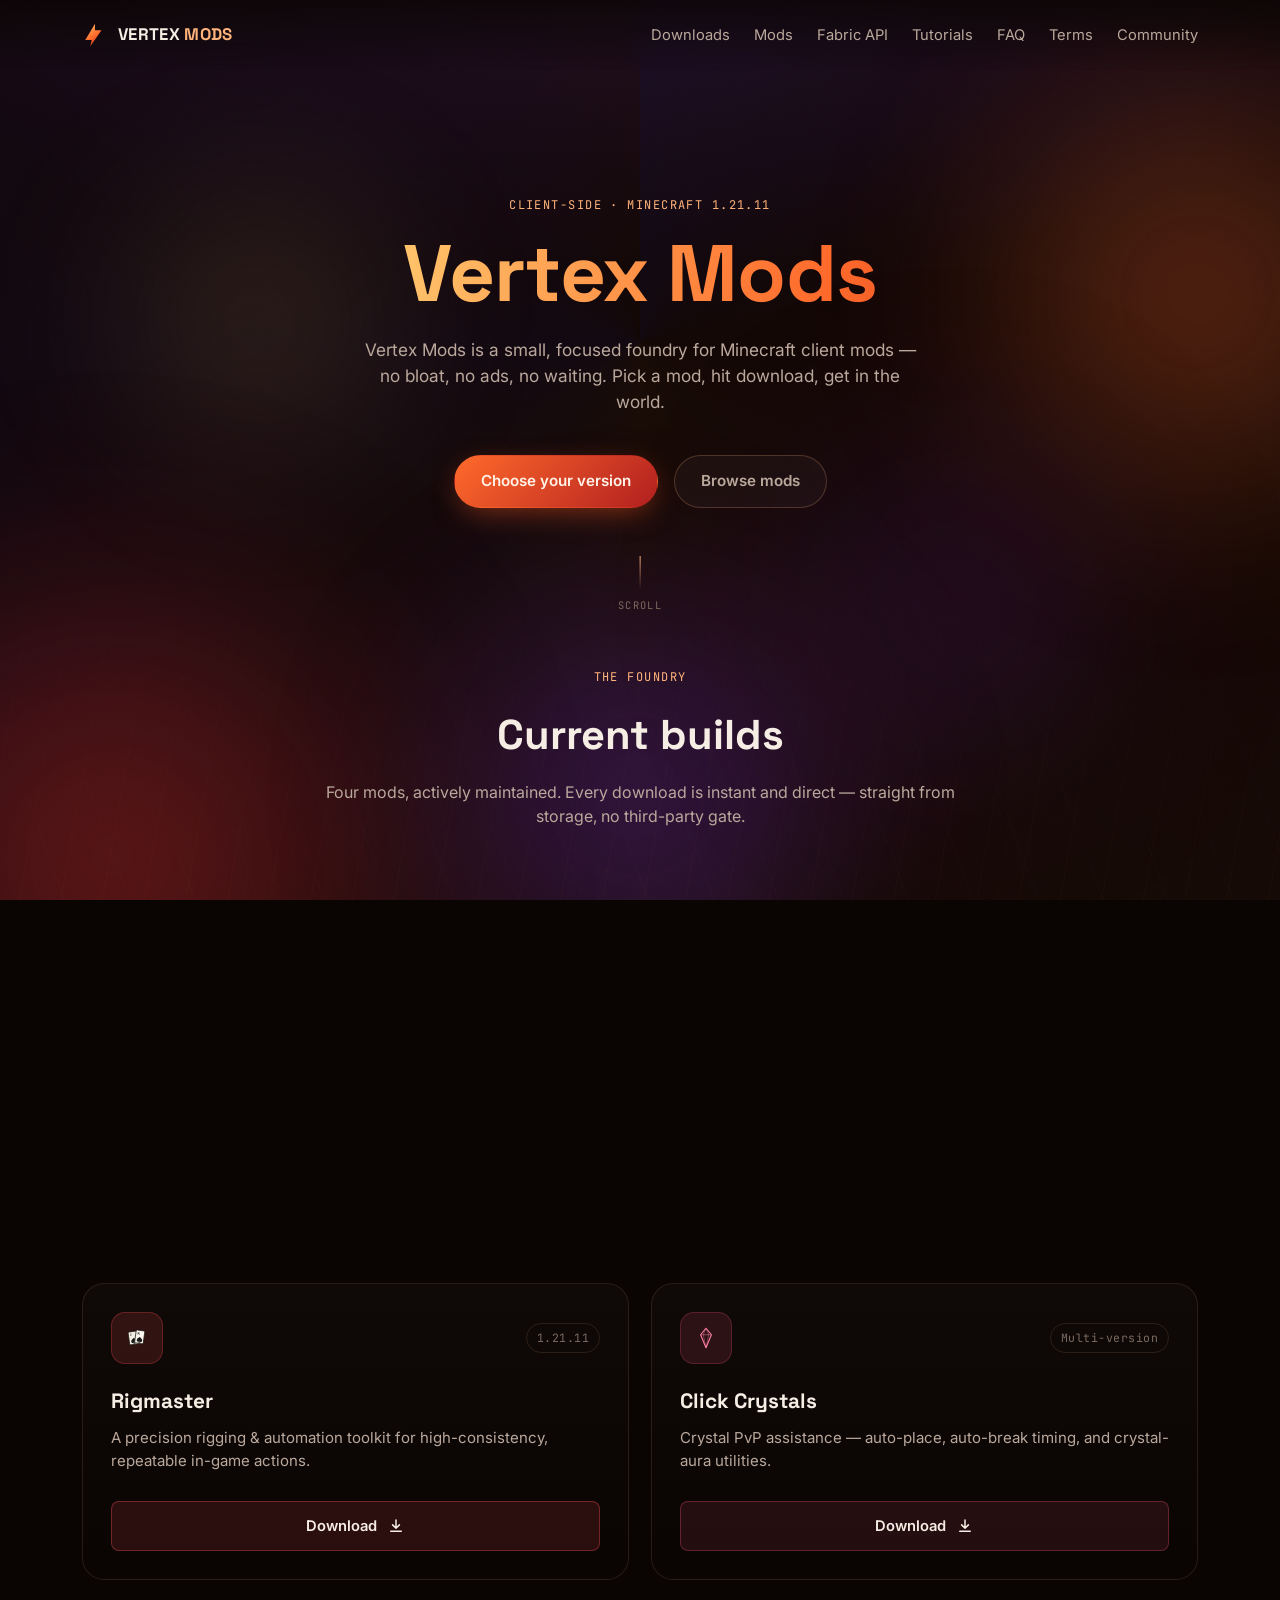
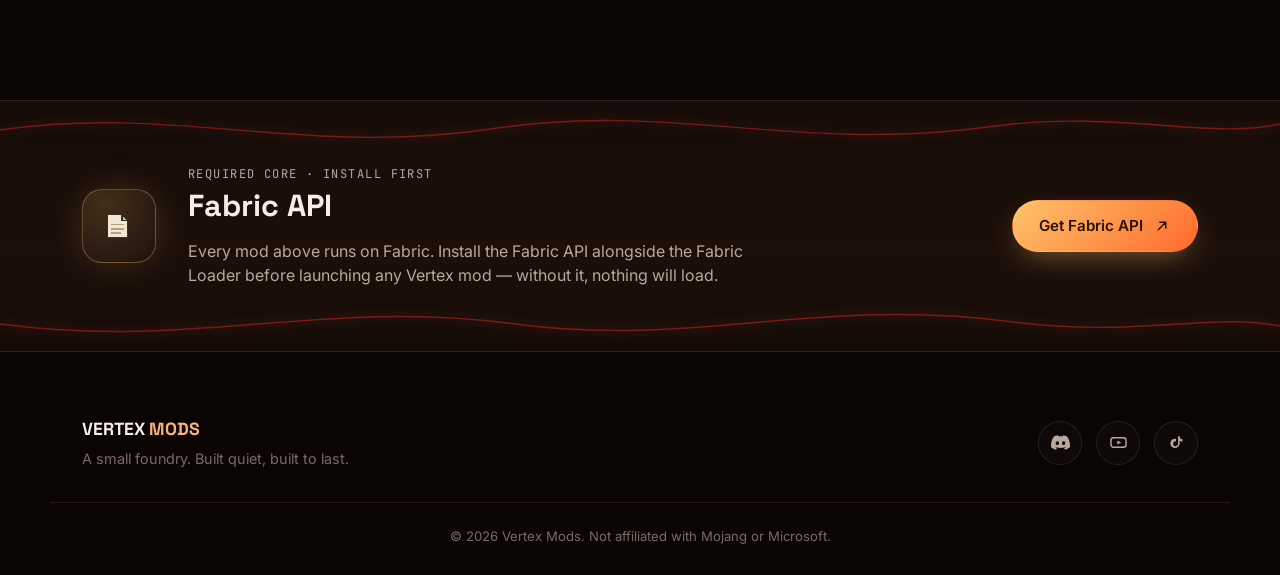
==== commit 477c93b1: "Add files via upload" ====
--- a/index.html
+++ b/index.html
@@ -81,7 +81,7 @@
       </svg>
       <span>VERTEX <em>MODS</em></span>
     </a>
-    <nav class="main-nav">
+    <nav class="main-nav" id="mainNav">
       <a href="downloads.html">Downloads</a>
       <a href="#mods">Mods</a>
       <a href="#fabric">Fabric API</a>
@@ -90,6 +90,9 @@
       <a href="terms.html">Terms</a>
       <a href="#community">Community</a>
     </nav>
+    <button class="nav-toggle" id="navToggle" type="button" aria-expanded="false" aria-controls="mainNav" aria-label="Toggle navigation menu">
+      <span></span><span></span><span></span>
+    </button>
   </div>
 </header>
 
--- a/styles.css
+++ b/styles.css
@@ -264,6 +264,7 @@
   background:linear-gradient(to bottom, rgba(10,5,3,0.75), rgba(10,5,3,0));
 }
 .header-inner{
+  position:relative;
   display:flex; align-items:center; justify-content:space-between;
   padding-top:22px; padding-bottom:22px;
 }
@@ -294,6 +295,66 @@
 .main-nav a:hover::after{ transform:scaleX(1); }
 .main-nav a.is-active{ color:var(--ink); }
 .main-nav a.is-active::after{ transform:scaleX(1); }
+
+/* -- Mobile nav toggle -- */
+.nav-toggle{
+  display:none;
+  flex-direction:column;
+  justify-content:center;
+  align-items:center;
+  gap:5px;
+  width:38px; height:38px;
+  padding:0;
+  background:none;
+  border:none;
+  cursor:pointer;
+  z-index:60;
+  flex-shrink:0;
+}
+.nav-toggle span{
+  display:block;
+  width:21px; height:2px;
+  border-radius:2px;
+  background:var(--ink);
+  transition:transform .25s var(--ease), opacity .2s var(--ease);
+}
+.nav-toggle[aria-expanded="true"] span:nth-child(1){ transform:translateY(7px) rotate(45deg); }
+.nav-toggle[aria-expanded="true"] span:nth-child(2){ opacity:0; }
+.nav-toggle[aria-expanded="true"] span:nth-child(3){ transform:translateY(-7px) rotate(-45deg); }
+
+@media (max-width:880px){
+  .nav-toggle{ display:flex; }
+  .main-nav{
+    display:flex;
+    flex-direction:column;
+    gap:0;
+    position:absolute;
+    top:100%; left:0; right:0;
+    margin:0;
+    padding:0 20px;
+    background:rgba(10,5,3,0.97);
+    backdrop-filter:blur(14px);
+    border-bottom:1px solid var(--line-strong);
+    max-height:0;
+    overflow:hidden;
+    opacity:0;
+    pointer-events:none;
+    transition:max-height .35s var(--ease), opacity .25s var(--ease), padding .35s var(--ease);
+  }
+  .main-nav.is-open{
+    max-height:420px;
+    opacity:1;
+    padding:10px 20px 18px;
+    pointer-events:auto;
+  }
+  .main-nav a{
+    font-size:1rem;
+    padding:12px 0;
+    border-bottom:1px solid var(--line);
+  }
+  .main-nav a:last-child{ border-bottom:none; }
+  .main-nav a::after{ display:none; }
+}
 
 /* ============================================================
    Hero
@@ -1256,7 +1317,6 @@
    ============================================================ */
 @media (max-width:600px){
   .wrap{ padding:0 20px; }
-  .main-nav{ display:none; }
   .hero{ padding-top:80px; }
   .hero-actions{ flex-direction:column; width:100%; }
   .hero-actions .btn{ width:100%; justify-content:center; }
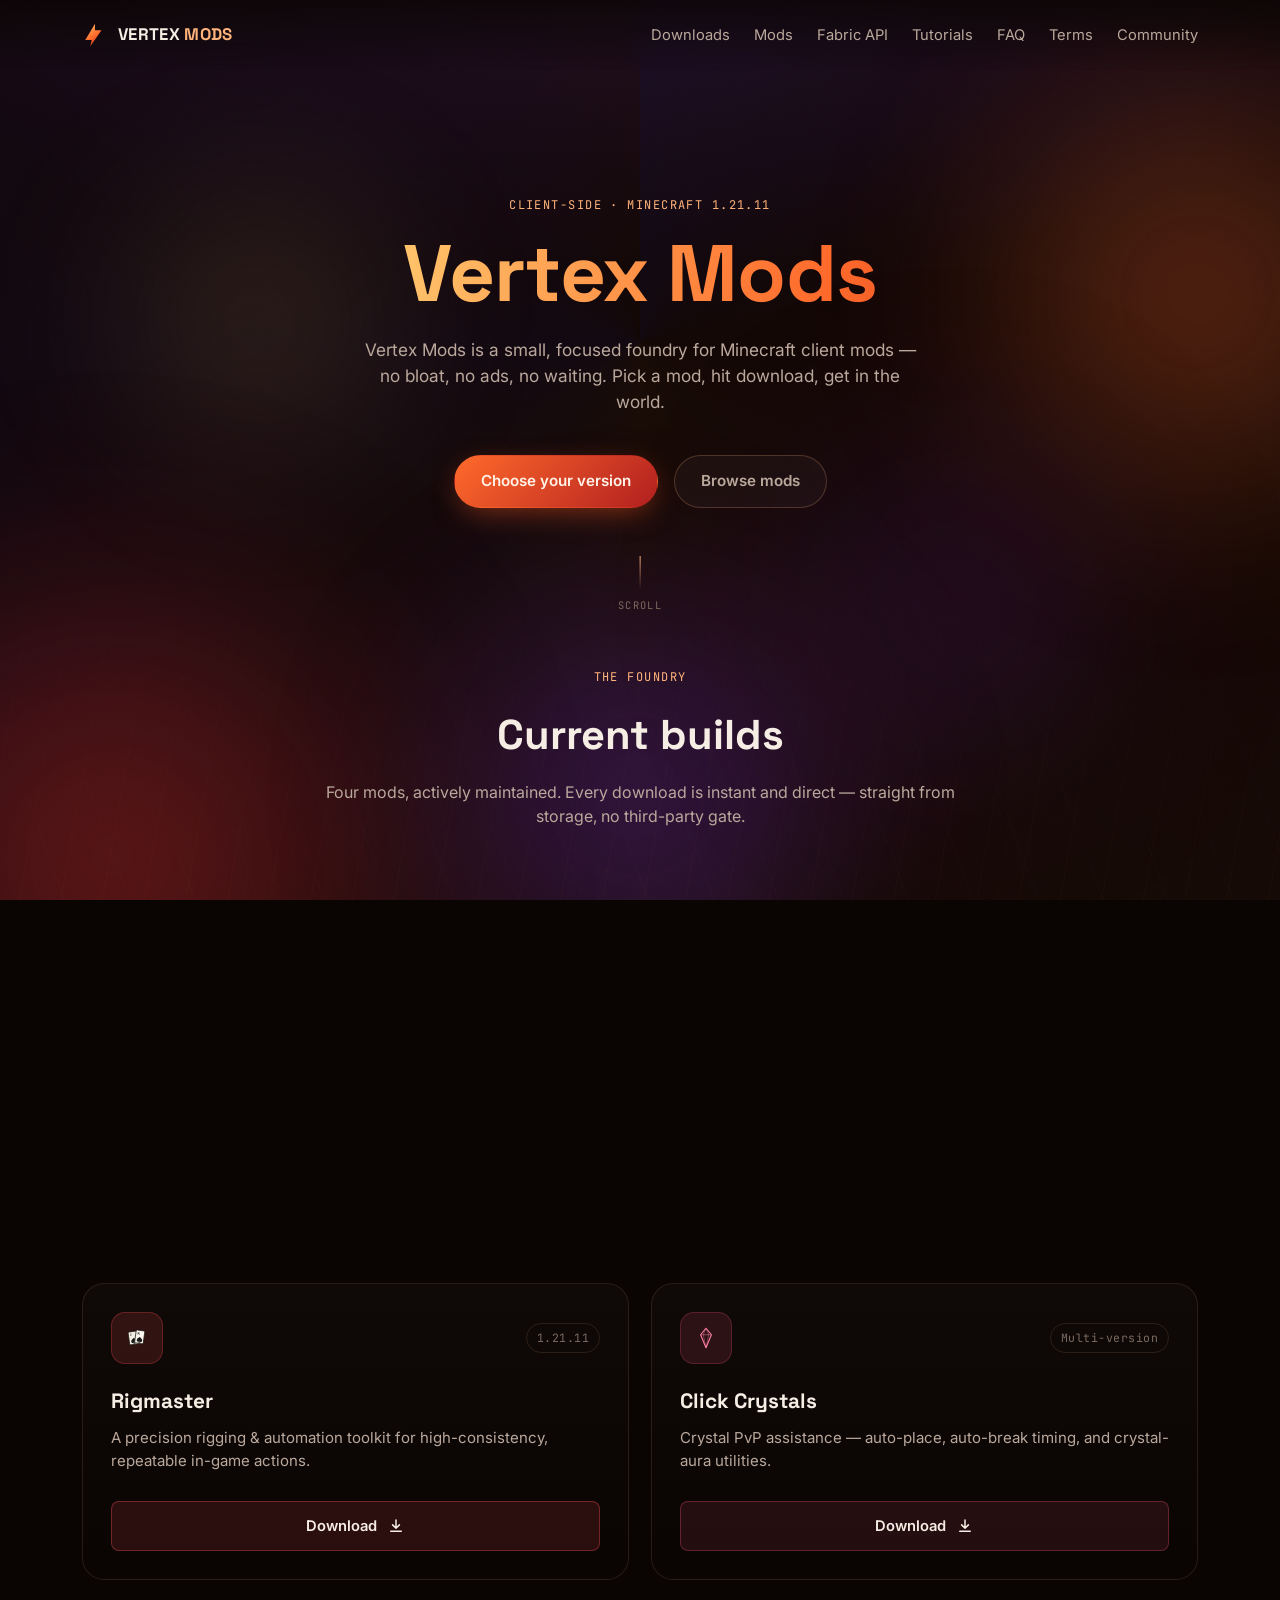
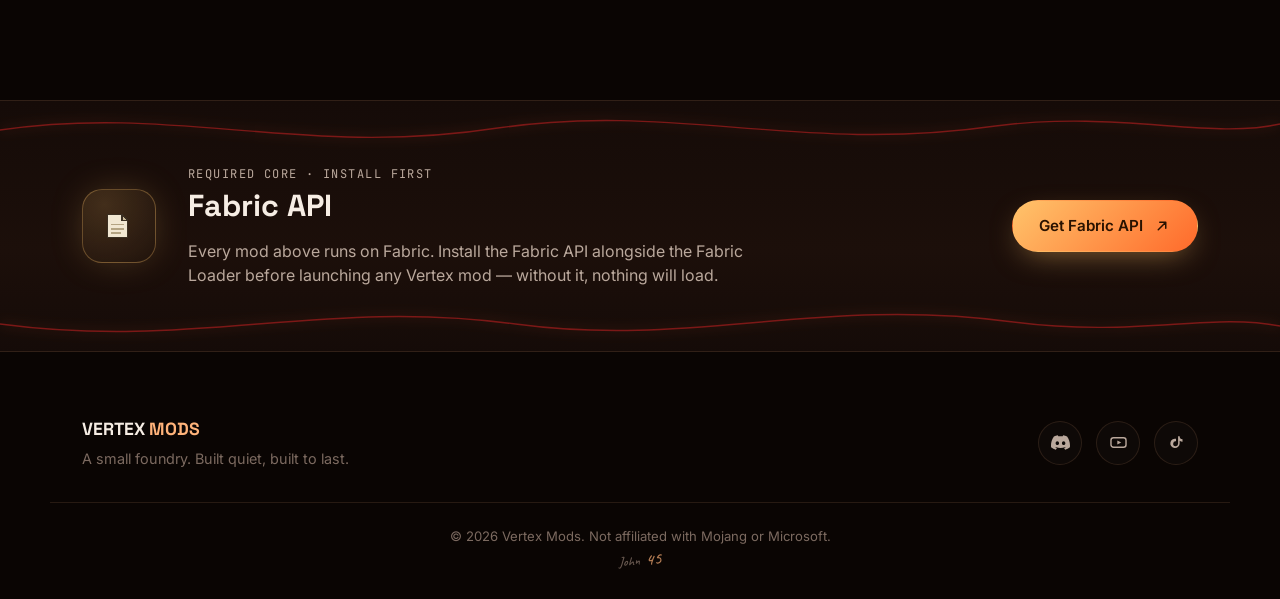
==== commit d28a9eb9: "Add files via upload" ====
--- a/index.html
+++ b/index.html
@@ -8,7 +8,7 @@
 
 <link rel="preconnect" href="https://fonts.googleapis.com">
 <link rel="preconnect" href="https://fonts.gstatic.com" crossorigin>
-<link href="https://fonts.googleapis.com/css2?family=Space+Grotesk:wght@400;500;600;700&family=Inter:wght@400;500;600;700&family=JetBrains+Mono:wght@500&display=swap" rel="stylesheet">
+<link href="https://fonts.googleapis.com/css2?family=Space+Grotesk:wght@400;500;600;700&family=Inter:wght@400;500;600;700&family=JetBrains+Mono:wght@500&family=Caveat:wght@500;600&display=swap" rel="stylesheet">
 
 <link rel="stylesheet" href="styles.css">
 
@@ -343,6 +343,7 @@
   </div>
   <div class="wrap footer-bottom">
     <p>© <span id="year"></span> Vertex Mods. Not affiliated with Mojang or Microsoft.</p>
+    <p class="footer-signature" aria-hidden="true">John <span class="sig-num">45</span></p>
   </div>
 </footer>
 
--- a/styles.css
+++ b/styles.css
@@ -1286,6 +1286,25 @@
   font-size:0.82rem;
   color:var(--ink-faint);
 }
+.footer-signature{
+  display:inline-flex;
+  align-items:baseline;
+  gap:6px;
+  margin-top:14px;
+  font-family:'Caveat', cursive;
+  font-weight:600;
+  font-size:1.7rem;
+  line-height:1;
+  color:var(--ink-dim);
+  opacity:0.82;
+  transform:rotate(-3deg);
+  user-select:none;
+}
+.footer-signature .sig-num{
+  font-size:1.05rem;
+  color:var(--ember-soft);
+  opacity:0.85;
+}
 
 /* ============================================================
    Toast (download feedback)
